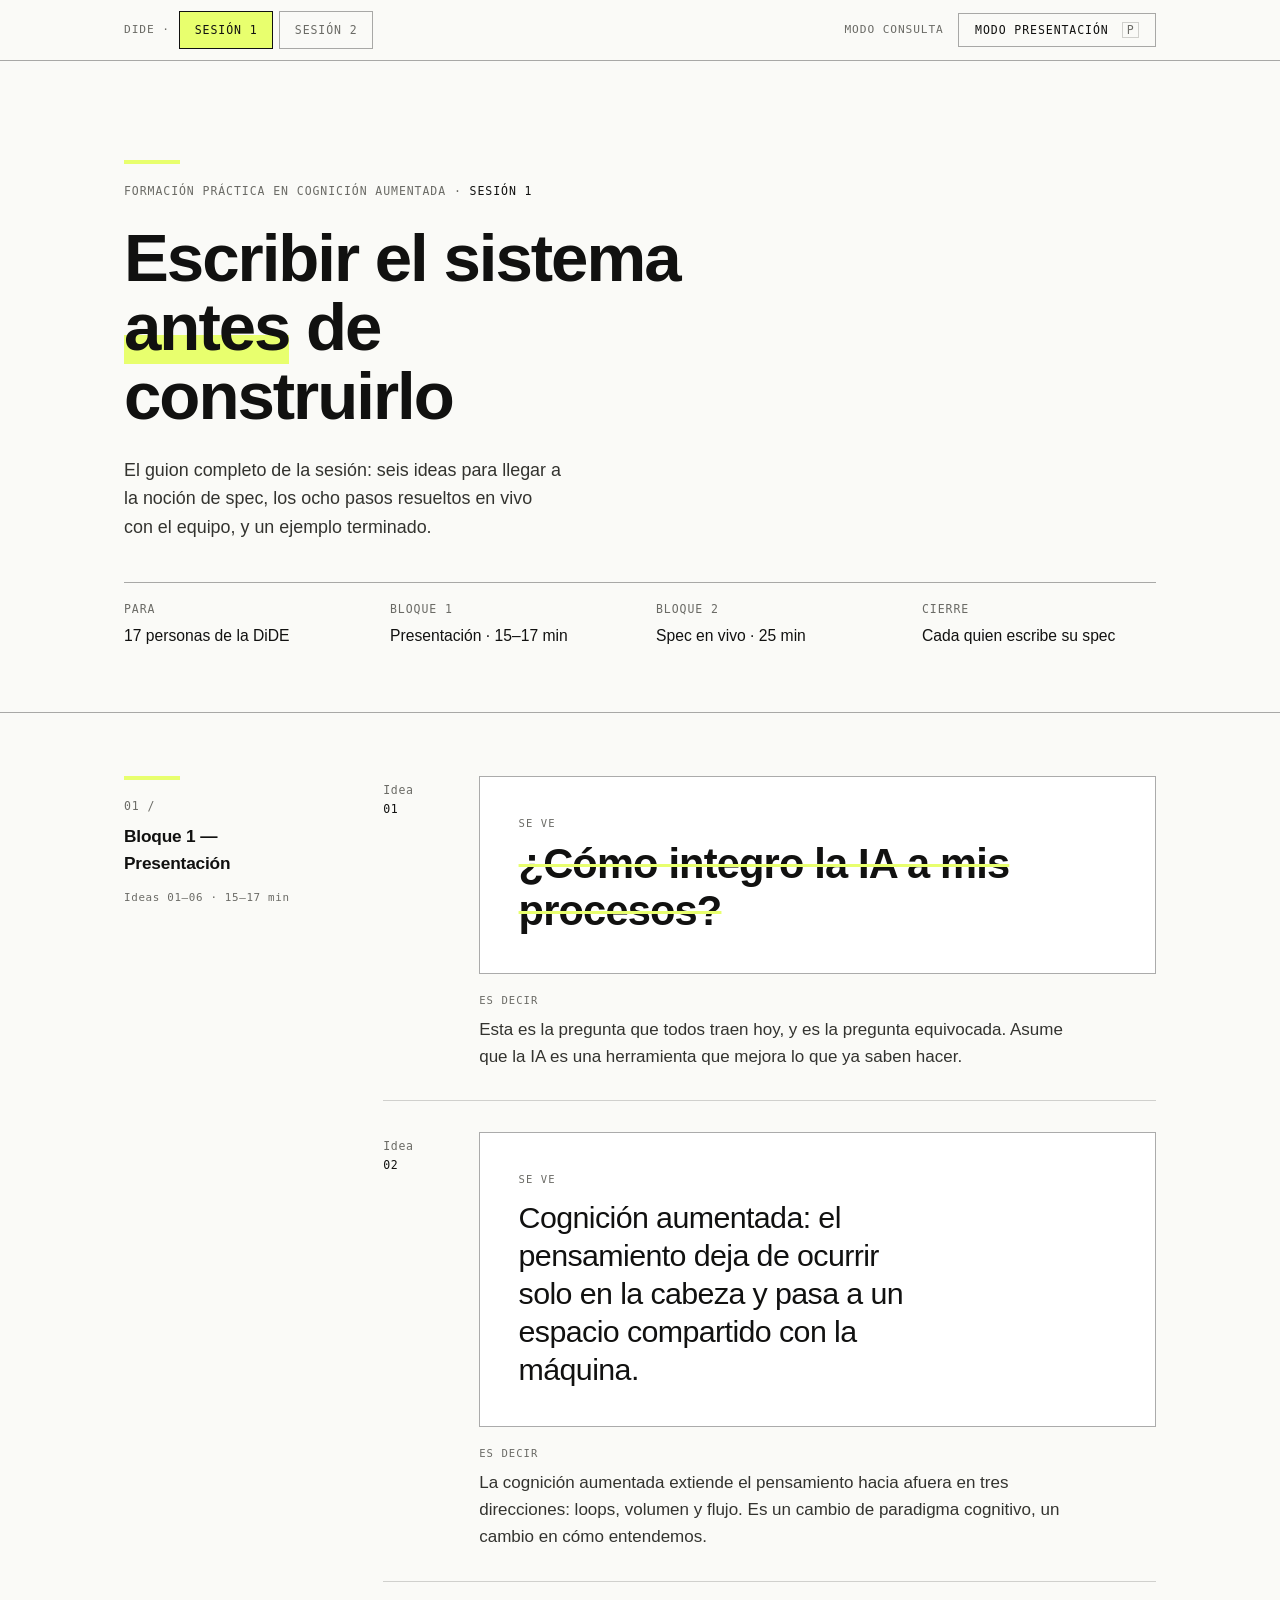
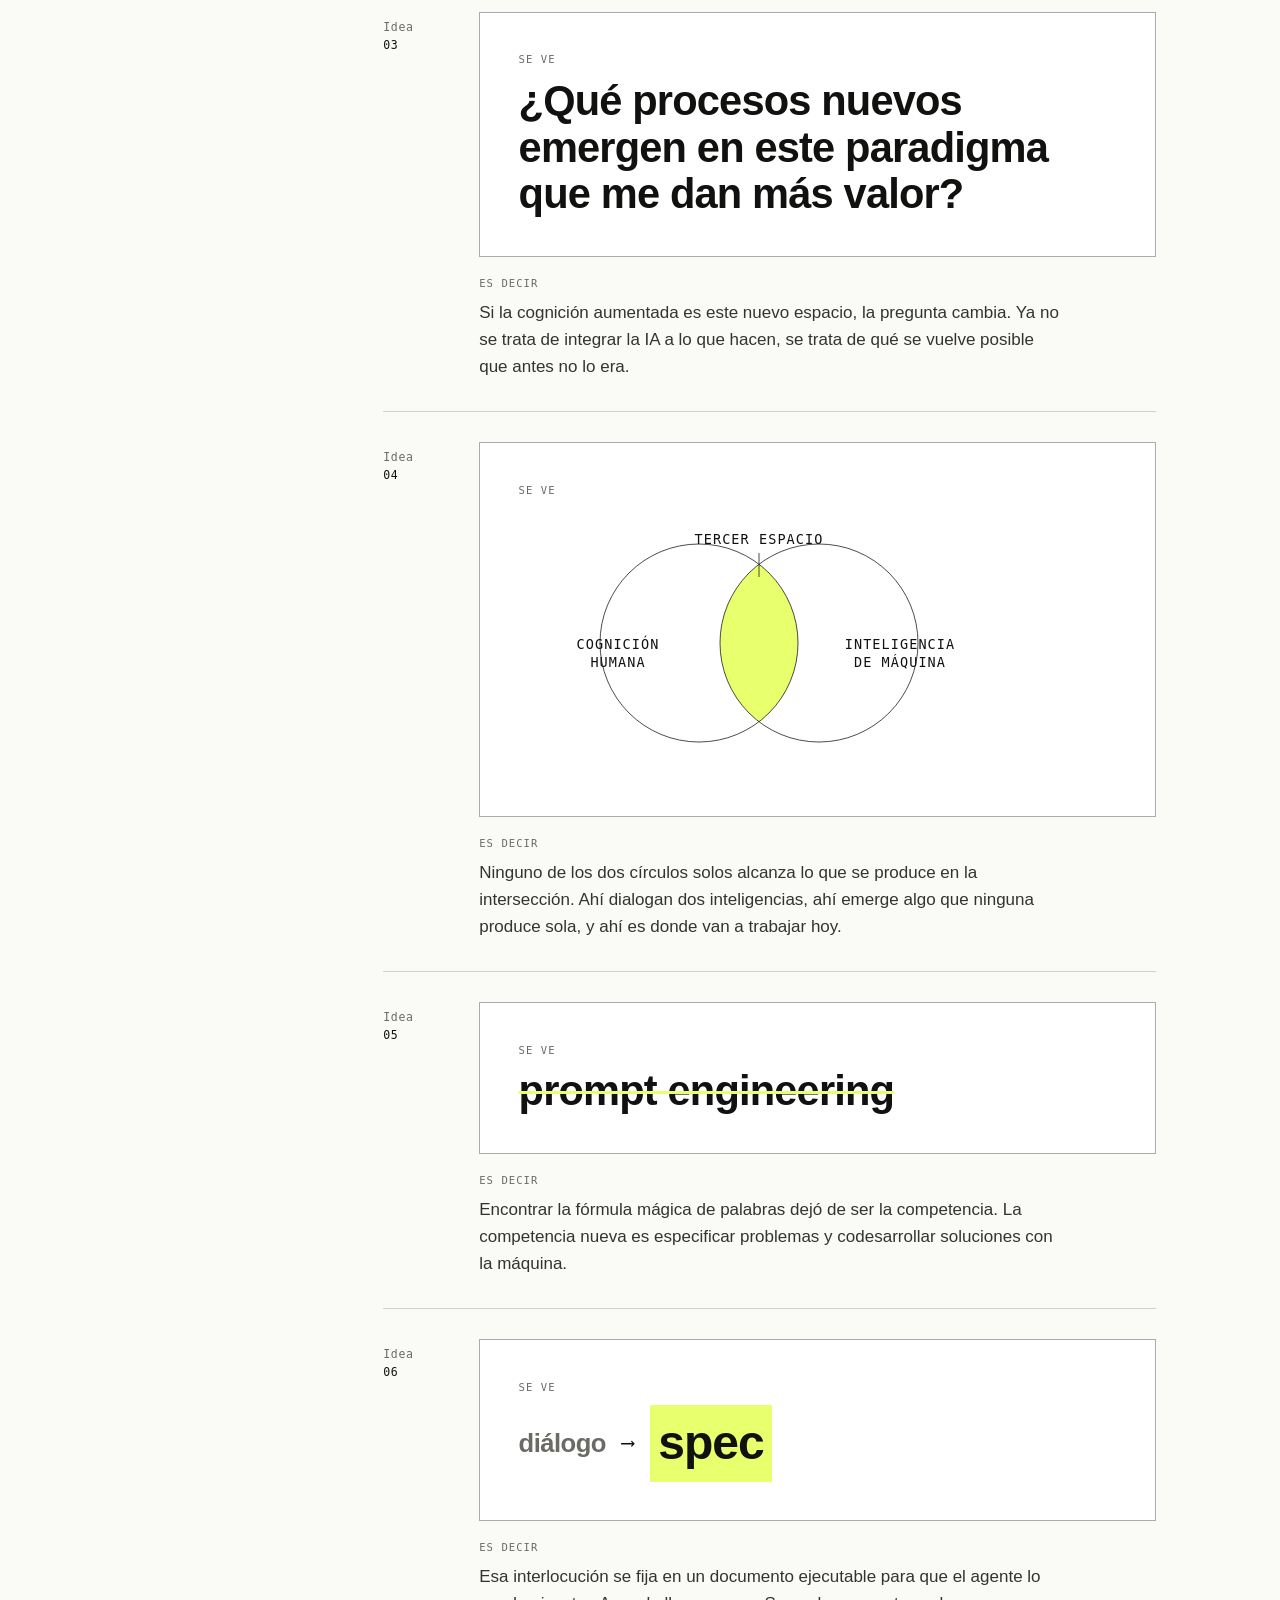
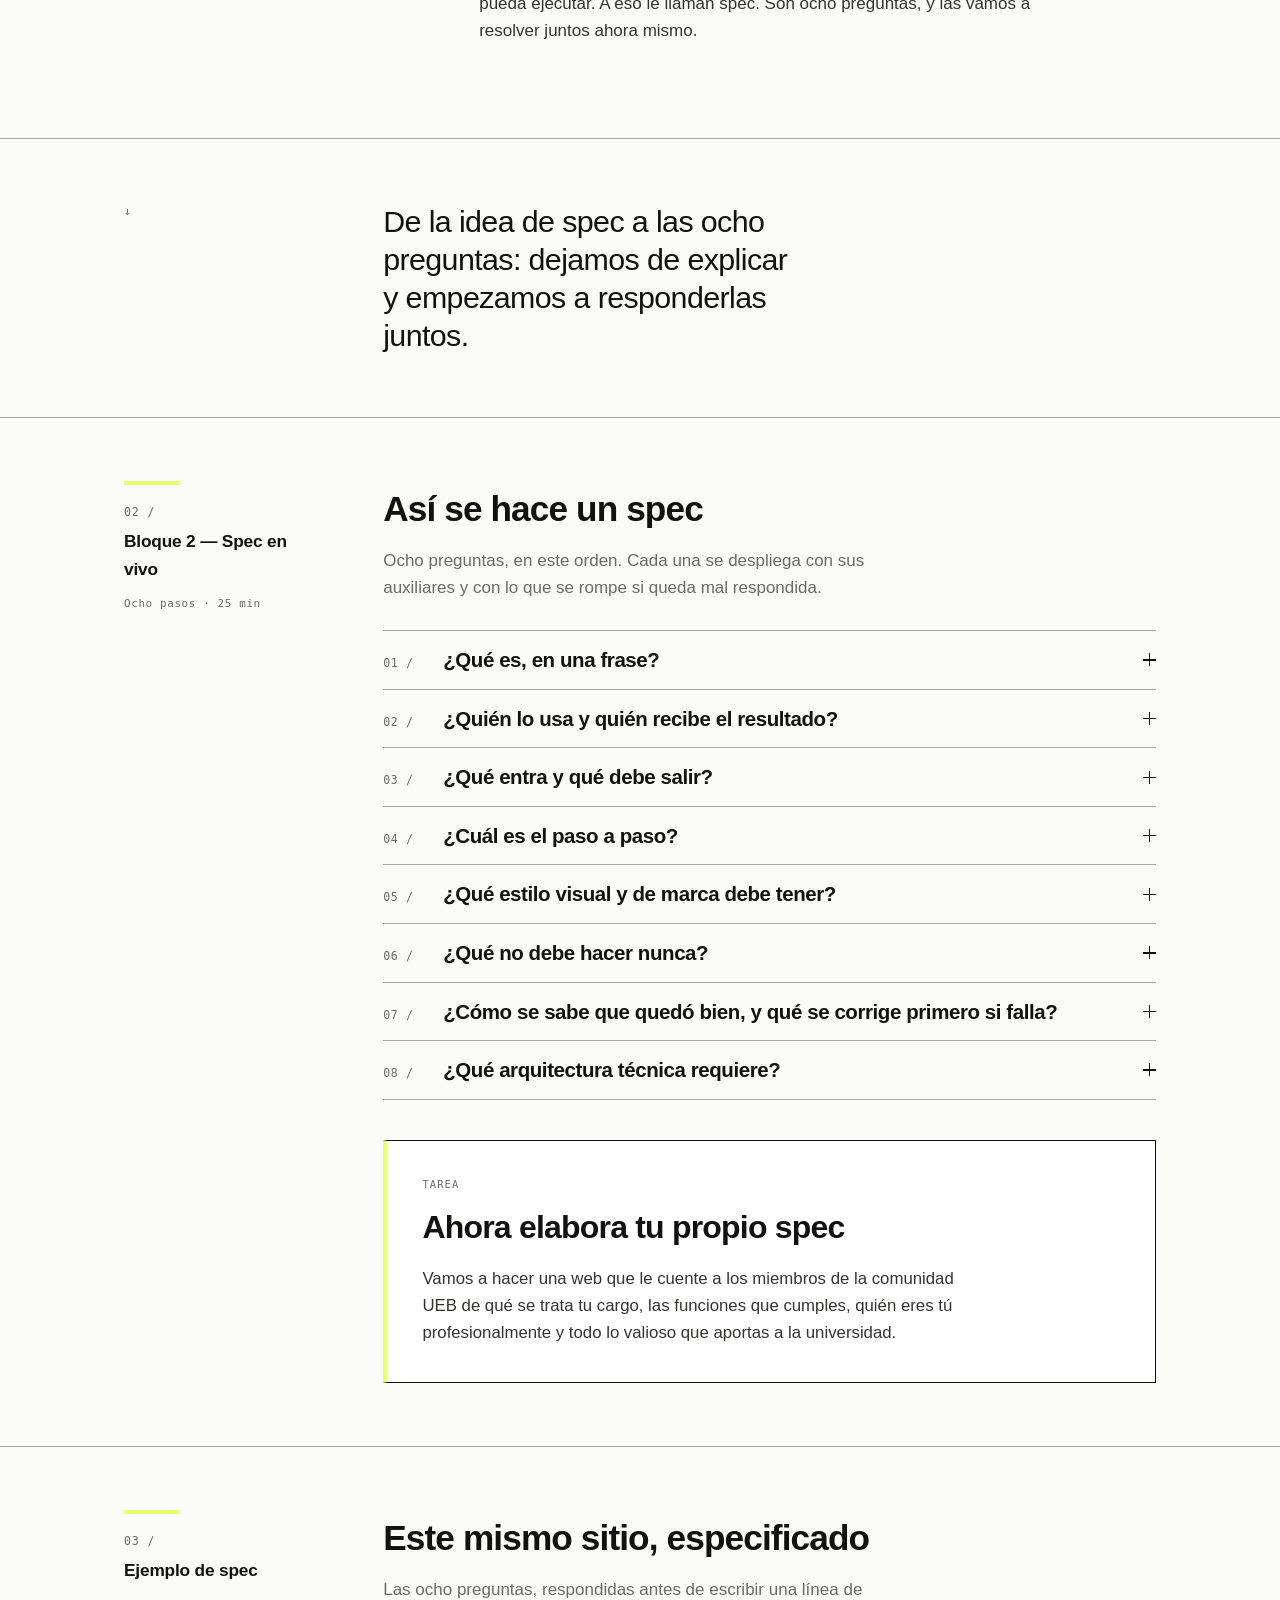
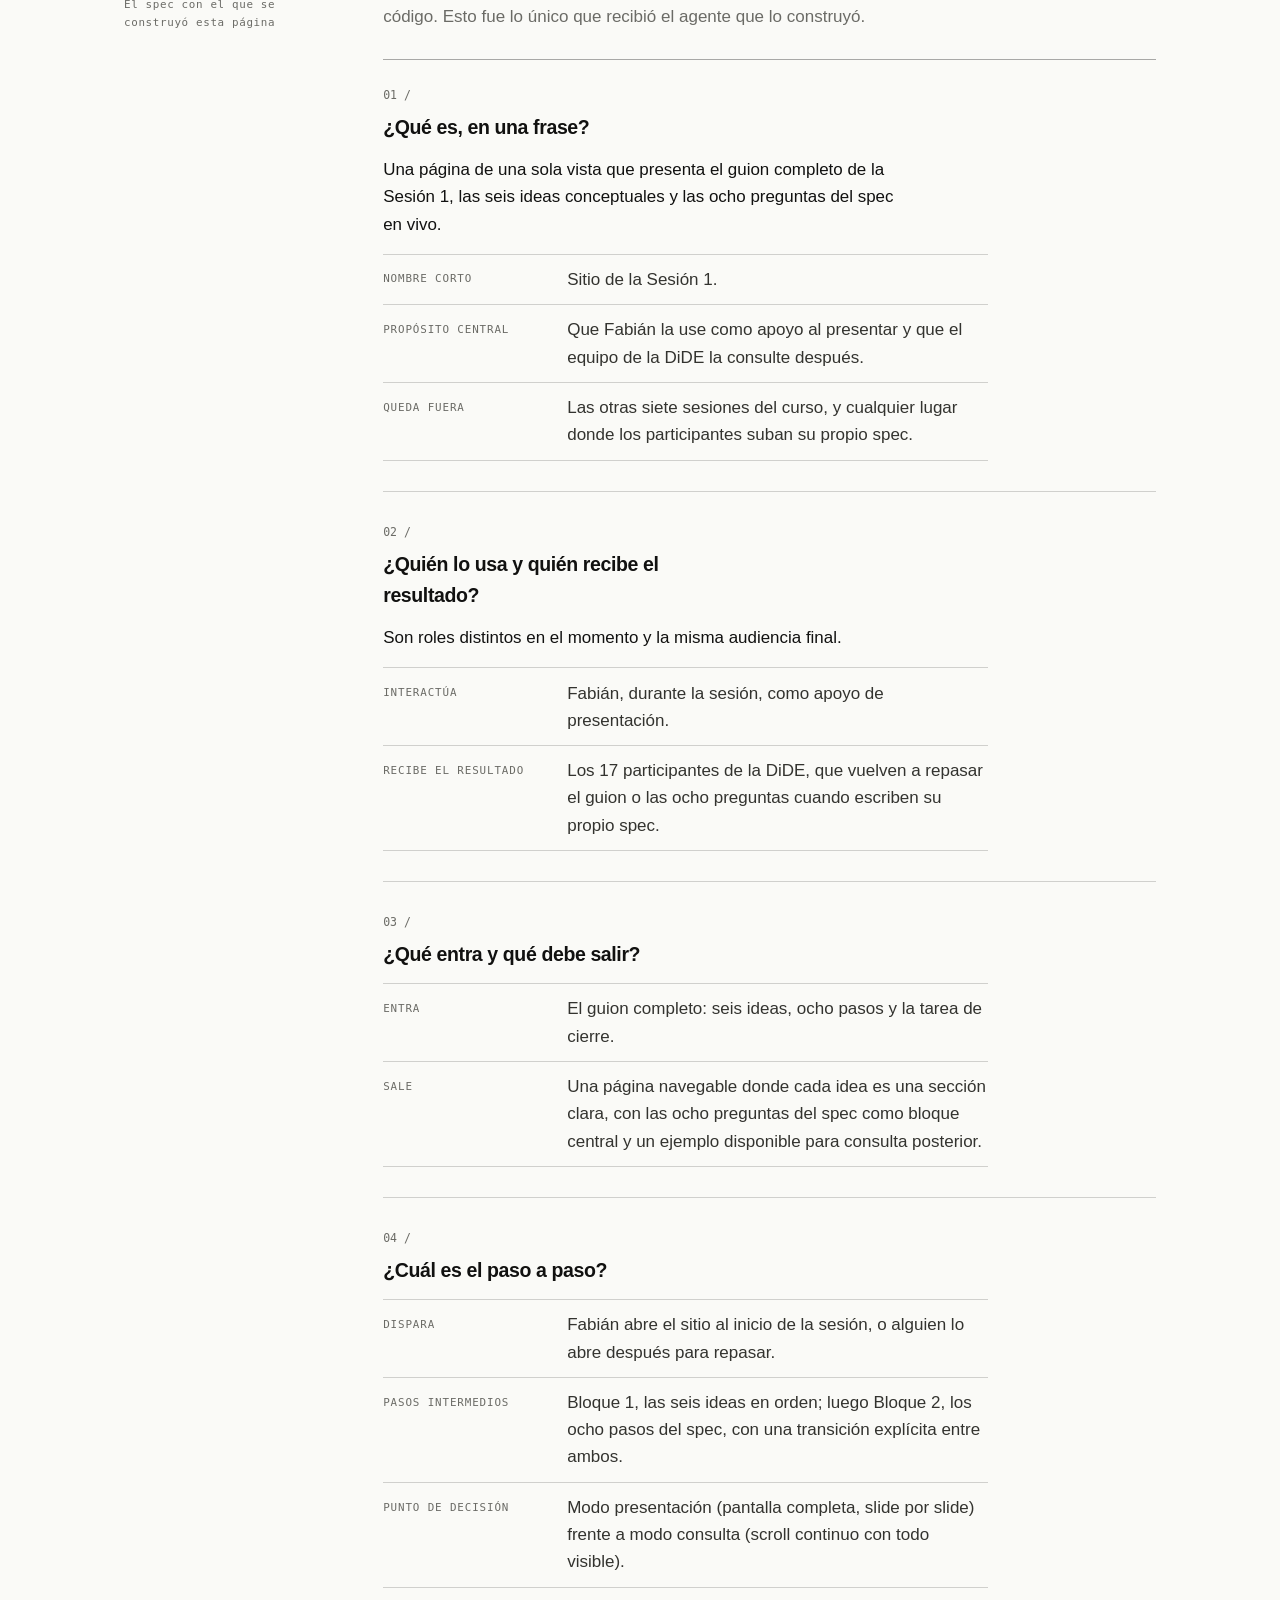
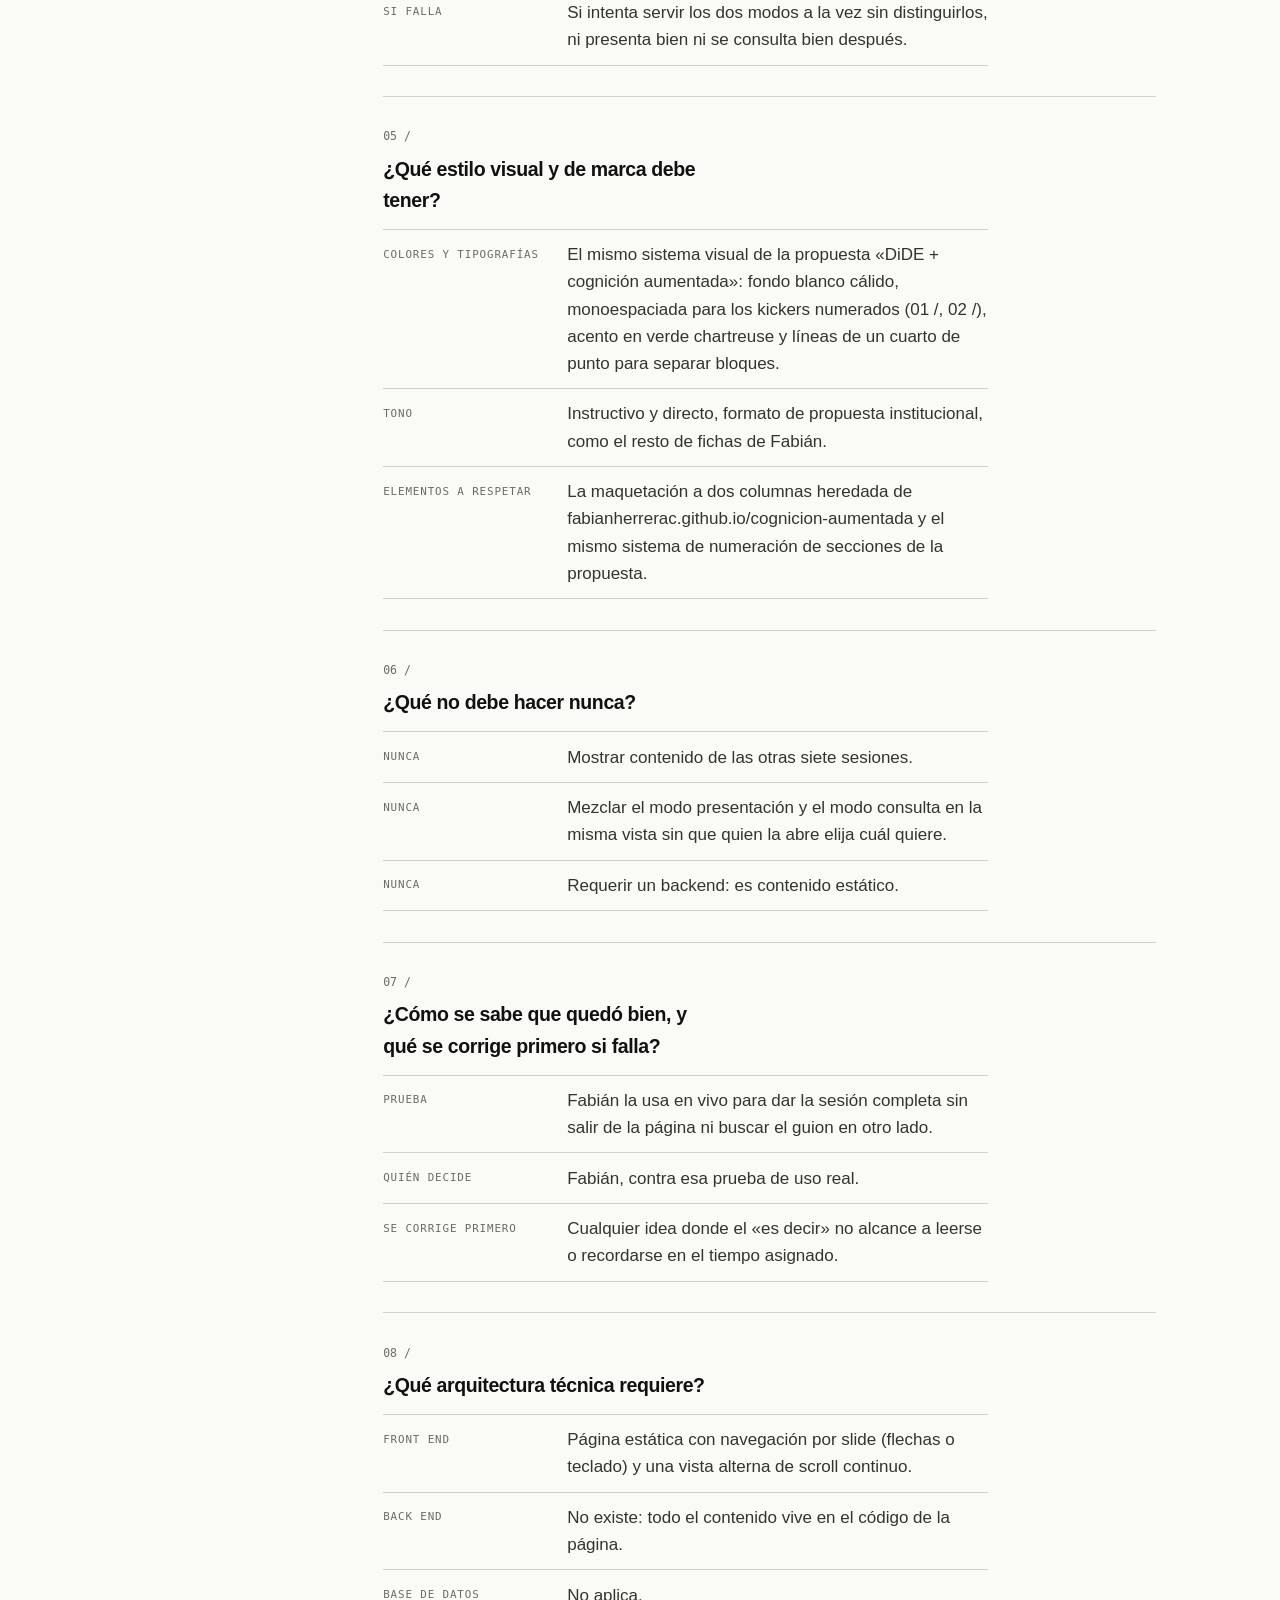
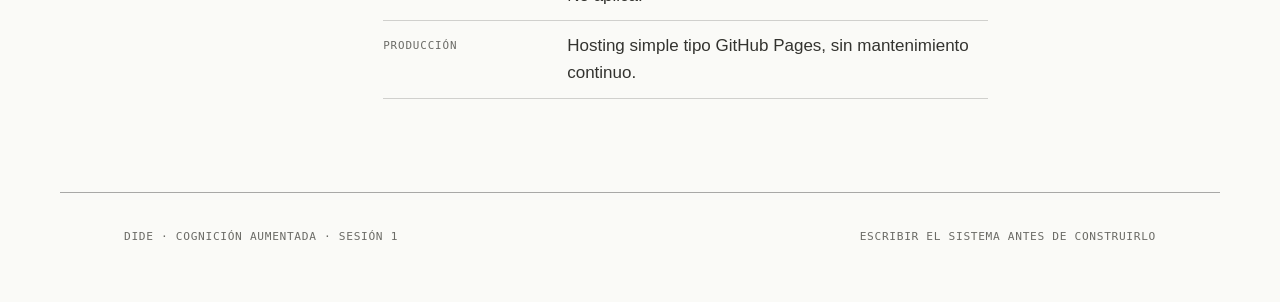
==== index.html @ fa2c32a7 "Las pestañas de sesión se ven como control, no como texto suelto Sesión 1 y Sesión 2 llevan ahora el" ====
<!DOCTYPE html>
<html lang="es">
<head>
<meta charset="utf-8" />
<meta name="viewport" content="width=device-width, initial-scale=1" />
<title>Cognición aumentada para la DiDE — sesiones</title>
<meta name="description" content="Guion completo de las sesiones de la formación práctica en cognición aumentada para la DiDE: escribir el sistema antes de construirlo, y del archivo a producción." />
<link rel="stylesheet" href="styles.css?v=20260921" />
</head>
<body>

<!-- ============ BARRA: SESIÓN + MODO ============ -->
<div class="modebar">
  <div class="modebar__in">
    <nav class="modebar__nav" aria-label="Sesiones">
      <span class="modebar__id">DiDE ·</span>
      <a class="tab is-on" href="#" data-sesion="s1" aria-current="page">Sesión 1</a>
      <a class="tab" href="#sesion-2" data-sesion="s2">Sesión 2</a>
    </nav>
    <div class="modebar__right">
      <span class="modebar__id modebar__now">Modo consulta</span>
      <button class="btn" id="btn-present" type="button">Modo presentación <kbd>P</kbd></button>
    </div>
  </div>
</div>

<!-- =====================================================================
     SESIÓN 1 — ESCRIBIR EL SISTEMA ANTES DE CONSTRUIRLO
     ===================================================================== -->
<main class="sesion" id="s1">

  <header class="cover wrap">
    <span class="accent-bar" aria-hidden="true"></span>
    <span class="kicker cover__kicker">Formación práctica en cognición aumentada · <b>Sesión 1</b></span>
    <h1>Escribir el sistema <em>antes</em> de construirlo</h1>
    <p class="cover__lead">
      El guion completo de la sesión: seis ideas para llegar a la noción de spec,
      los ocho pasos resueltos en vivo con el equipo, y un ejemplo terminado.
    </p>
    <div class="cover__meta">
      <div><span class="kicker">Para</span><span class="v">17 personas de la DiDE</span></div>
      <div><span class="kicker">Bloque 1</span><span class="v">Presentación · 15–17 min</span></div>
      <div><span class="kicker">Bloque 2</span><span class="v">Spec en vivo · 25 min</span></div>
      <div><span class="kicker">Cierre</span><span class="v">Cada quien escribe su spec</span></div>
    </div>
  </header>

  <section class="section">
    <div class="wrap cols">
      <div class="rail">
        <span class="accent-bar" aria-hidden="true"></span>
        <span class="kicker">01 /</span>
        <h2>Bloque 1 — Presentación</h2>
        <span class="rail__note">Ideas 01–06 · 15–17 min</span>
      </div>
      <div id="bloque-1"></div>
    </div>
  </section>

  <section class="section">
    <div class="wrap cols">
      <div class="rail"><span class="kicker">↓</span></div>
      <div>
        <p class="v-quote">De la idea de spec a las ocho preguntas: dejamos de explicar y empezamos a responderlas juntos.</p>
      </div>
    </div>
  </section>

  <section class="section">
    <div class="wrap cols">
      <div class="rail">
        <span class="accent-bar" aria-hidden="true"></span>
        <span class="kicker">02 /</span>
        <h2>Bloque 2 — Spec en vivo</h2>
        <span class="rail__note">Ocho pasos · 25 min</span>
      </div>
      <div id="bloque-2"></div>
    </div>
  </section>

  <section class="section">
    <div class="wrap cols">
      <div class="rail">
        <span class="accent-bar" aria-hidden="true"></span>
        <span class="kicker">03 /</span>
        <h2>Ejemplo de spec</h2>
        <span class="rail__note">El spec con el que se construyó esta página</span>
      </div>
      <div id="ejemplo"></div>
    </div>
  </section>

  <footer class="foot wrap">
    <span>DiDE · Cognición aumentada · Sesión 1</span>
    <span>Escribir el sistema antes de construirlo</span>
  </footer>

</main>

<!-- =====================================================================
     SESIÓN 2 — DEL ARCHIVO A PRODUCCIÓN
     ===================================================================== -->
<main class="sesion" id="s2" hidden>

  <header class="cover wrap">
    <span class="accent-bar" aria-hidden="true"></span>
    <span class="kicker cover__kicker">Formación práctica en cognición aumentada · <b>Sesión 2</b></span>
    <h1>Del archivo a <em>producción</em></h1>
    <p class="cover__lead">
      Al terminar las dos horas, cada participante tiene su sitio publicado en
      GitHub Pages y recogiendo respuestas en un Excel institucional.
    </p>
    <div class="cover__meta">
      <div><span class="kicker">Duración</span><span class="v">Dos horas, dos partes</span></div>
      <div><span class="kicker">Parte 1</span><span class="v">Publicar el sitio · 60 min</span></div>
      <div><span class="kicker">Parte 2</span><span class="v">Forms y Excel · 60 min</span></div>
      <div><span class="kicker">Dos rutas</span><span class="v">Con Codex o solo en el navegador</span></div>
    </div>
  </header>

  <section class="section">
    <div class="wrap cols">
      <div class="rail">
        <span class="accent-bar" aria-hidden="true"></span>
        <span class="kicker">00 /</span>
        <h2>Antes de empezar</h2>
        <span class="rail__note">Lo que cada quien trae a la mesa</span>
      </div>
      <div id="antes"></div>
    </div>
  </section>

  <section class="section">
    <div class="wrap cols">
      <div class="rail">
        <span class="accent-bar" aria-hidden="true"></span>
        <span class="kicker">01 /</span>
        <h2>Parte 1 — Publicar el sitio</h2>
        <span class="rail__note">60 min · dos rutas en paralelo</span>
      </div>
      <div id="parte-1"></div>
    </div>
  </section>

  <section class="section">
    <div class="wrap cols">
      <div class="rail">
        <span class="accent-bar" aria-hidden="true"></span>
        <span class="kicker">02 /</span>
        <h2>Parte 2 — Recoger datos con Forms y Excel</h2>
        <span class="rail__note">60 min</span>
      </div>
      <div id="parte-2"></div>
    </div>
  </section>

  <section class="section">
    <div class="wrap cols">
      <div class="rail">
        <span class="accent-bar" aria-hidden="true"></span>
        <span class="kicker">03 /</span>
        <h2>Problemas frecuentes</h2>
        <span class="rail__note">Qué hacer cuando algo no sale</span>
      </div>
      <div id="problemas"></div>
    </div>
  </section>

  <footer class="foot wrap">
    <span>DiDE · Cognición aumentada · Sesión 2</span>
    <span>Del archivo a producción</span>
  </footer>

</main>

<!-- ============ MODO PRESENTACIÓN (compartido) ============ -->
<div class="deck" id="deck" hidden tabindex="-1" role="region" aria-label="Modo presentación">
  <div class="deck__top">
    <span id="deck-label"></span>
    <span id="deck-count"></span>
  </div>
  <div class="deck__stage" id="deck-stage"></div>
  <div class="deck__bottom">
    <div class="deck__nav">
      <button class="btn" id="deck-prev" type="button" aria-label="Anterior">←</button>
      <button class="btn" id="deck-next" type="button" aria-label="Siguiente">→</button>
    </div>
    <span class="deck__prog" aria-hidden="true"><i id="deck-prog"></i></span>
    <div class="deck__nav">
      <button class="btn" id="deck-notes" type="button">Notas <kbd>N</kbd></button>
      <button class="btn" id="deck-close" type="button">Salir <kbd>Esc</kbd></button>
    </div>
  </div>
</div>

<noscript>
  <p class="wrap" style="padding-block:2rem">Esta página necesita JavaScript para componer el guion.</p>
</noscript>

<script src="deck.js?v=20260921"></script>
<script src="app.js?v=20260921"></script>
<script src="sesion-2.js?v=20260921"></script>
<script src="sitio.js?v=20260921"></script>
</body>
</html>
---- styles.css ----
/* =====================================================================
   SESIÓN 1 — ESCRIBIR EL SISTEMA ANTES DE CONSTRUIRLO
   Formación práctica en cognición aumentada para la DiDE.
   Sistema visual heredado de la propuesta «DiDE + cognición aumentada»:
   fondo blanco cálido, kickers numerados en monoespaciada, acento
   chartreuse, filos de un cuarto de punto, maqueta a dos columnas.
   ===================================================================== */

:root {
  --bg:        #FAFAF7;  /* blanco cálido            */
  --ink:       #111110;  /* titulares                */
  --ink-2:     #33332F;  /* cuerpo                   */
  --muted:     #6B6B66;  /* kickers, metadatos       */
  --chartreuse:#E8FF6E;  /* acento                   */
  --rule:      rgba(17,17,16,.18);  /* filo 0.25pt   */
  --rule-hard: rgba(17,17,16,.35);

  --font-grot: "Helvetica Neue", Helvetica, Arial, system-ui, sans-serif;
  --font-mono: ui-monospace, "SF Mono", Menlo, "DejaVu Sans Mono", monospace;

  --gutter: clamp(1.25rem, 5vw, 4.5rem);
  --max: 1160px;
  --rail: 13rem;
}

* { box-sizing: border-box; }
html { scroll-behavior: smooth; }

body {
  margin: 0;
  background: var(--bg);
  color: var(--ink-2);
  font-family: var(--font-grot);
  font-size: 17px;
  line-height: 1.6;
  -webkit-font-smoothing: antialiased;
  text-rendering: optimizeLegibility;
}

@media (max-width: 640px) { body { font-size: 16px; } }

h1, h2, h3 { color: var(--ink); font-weight: 700; letter-spacing: -0.015em; margin: 0; }
p { margin: 0 0 1em; }
p:last-child { margin-bottom: 0; }
a { color: var(--ink); }

.wrap {
  max-width: var(--max);
  margin: 0 auto;
  padding-inline: var(--gutter);
}

.visually-hidden {
  position: absolute; width: 1px; height: 1px;
  padding: 0; margin: -1px; overflow: hidden;
  clip: rect(0 0 0 0); white-space: nowrap; border: 0;
}

/* ── kicker monoespaciado: 01 / ─────────────────────────────────────── */
.kicker {
  font-family: var(--font-mono);
  font-size: .72rem;
  letter-spacing: .08em;
  text-transform: uppercase;
  color: var(--muted);
  display: block;
}
.kicker b { color: var(--ink); font-weight: 400; }

.accent-bar {
  display: block;
  width: 3.5rem; height: 4px;
  background: var(--chartreuse);
  margin-bottom: 1.1rem;
}

/* =====================================================================
   BARRA DE MODO
   ===================================================================== */
.modebar {
  position: sticky; top: 0; z-index: 40;
  background: color-mix(in srgb, var(--bg) 92%, transparent);
  backdrop-filter: blur(8px);
  border-bottom: .25pt solid var(--rule-hard);
}
.modebar__in {
  max-width: var(--max); margin: 0 auto;
  padding: .7rem var(--gutter);
  display: flex; align-items: center; gap: 1rem;
  justify-content: space-between;
}
.modebar__id {
  font-family: var(--font-mono); font-size: .7rem;
  letter-spacing: .08em; text-transform: uppercase; color: var(--muted);
}
.modebar__id b { color: var(--ink); font-weight: 400; }

.btn {
  font-family: var(--font-mono);
  font-size: .72rem; letter-spacing: .08em; text-transform: uppercase;
  color: var(--ink); background: transparent;
  border: .25pt solid var(--rule-hard);
  padding: .55rem 1rem; cursor: pointer;
  transition: background .15s ease, border-color .15s ease;
  white-space: nowrap;
}
.btn:hover { background: var(--chartreuse); border-color: var(--ink); }
.btn:focus-visible { outline: 2px solid var(--ink); outline-offset: 2px; }
.btn kbd {
  font: inherit; color: var(--muted);
  border: .25pt solid var(--rule); padding: 0 .3em; margin-left: .5em;
}

/* =====================================================================
   PORTADA
   ===================================================================== */
.cover { padding-block: clamp(3.5rem, 11vh, 7.5rem) clamp(2.5rem, 7vh, 5rem); }
.cover__kicker { margin-bottom: 1.5rem; }
.cover h1 {
  font-size: clamp(2.1rem, 6.2vw, 4.2rem);
  line-height: 1.02;
  letter-spacing: -0.03em;
  max-width: 16ch;
}
.cover h1 em {
  font-style: normal;
  background: linear-gradient(to bottom, transparent 62%, var(--chartreuse) 62%);
}
.cover__lead {
  margin-top: 1.6rem;
  max-width: 44ch;
  font-size: 1.12rem;
  color: var(--ink-2);
}
.cover__meta {
  margin-top: 2.5rem;
  border-top: .25pt solid var(--rule-hard);
  padding-top: 1.1rem;
  display: grid;
  grid-template-columns: repeat(auto-fit, minmax(9rem, 1fr));
  gap: 1.25rem 2rem;
}
.cover__meta div span { display: block; }
.cover__meta .v { color: var(--ink); font-size: .98rem; margin-top: .3rem; }

/* =====================================================================
   SECCIONES A DOS COLUMNAS
   ===================================================================== */
.section { border-top: .25pt solid var(--rule-hard); padding-block: clamp(2.6rem, 7vh, 4.5rem); }

.cols {
  display: grid;
  grid-template-columns: var(--rail) minmax(0, 1fr);
  gap: clamp(1.5rem, 4vw, 3.5rem);
  align-items: start;
}
@media (max-width: 800px) { .cols { grid-template-columns: 1fr; gap: 1.5rem; } }

.rail { position: sticky; top: 4.5rem; }
@media (max-width: 800px) { .rail { position: static; } }
.rail h2 {
  font-size: 1.08rem;
  margin-top: .45rem;
  letter-spacing: -0.01em;
  max-width: 18ch;
}
.rail__note {
  font-family: var(--font-mono);
  font-size: .68rem; letter-spacing: .06em;
  color: var(--muted); margin-top: .7rem; display: block;
}

/* ── tarjeta de slide en modo consulta ──────────────────────────────── */
.slide-card {
  border-top: .25pt solid var(--rule);
  padding-block: 1.9rem;
  display: grid;
  grid-template-columns: 4.5rem minmax(0, 1fr);
  gap: 1.5rem;
}
.slide-card:first-child { border-top: 0; padding-top: 0; }
@media (max-width: 560px) { .slide-card { grid-template-columns: 1fr; gap: .9rem; } }

.slide-card__n {
  font-family: var(--font-mono);
  font-size: .72rem; letter-spacing: .06em; color: var(--muted);
  padding-top: .35rem;
}
.slide-card__n b { display: block; color: var(--ink); font-weight: 400; }

.stage {
  border: .25pt solid var(--rule-hard);
  background: #fff;
  padding: clamp(1.4rem, 4vw, 2.4rem);
  margin-bottom: 1.1rem;
}
.line { display: block; font-family: var(--font-mono); font-size: .66rem;
  letter-spacing: .1em; text-transform: uppercase; color: var(--muted); margin-bottom: .6rem; }

.said p { max-width: 62ch; }
.said .line { margin-bottom: .45rem; }

/* ── tipos de visual del escenario ─────────────────────────────────── */
.v-strike, .v-quote, .v-ask, .v-cue {
  color: var(--ink);
  letter-spacing: -0.02em;
  line-height: 1.12;
  font-weight: 700;
}
.v-strike { font-size: clamp(1.5rem, 4.2vw, 2.6rem); }
.v-strike s {
  text-decoration: line-through;
  text-decoration-thickness: 3px;
  text-decoration-color: var(--chartreuse);
}
.v-ask { font-size: clamp(1.5rem, 4.2vw, 2.6rem); }
.v-quote { font-size: clamp(1.2rem, 2.9vw, 1.9rem); font-weight: 500; line-height: 1.25; max-width: 24ch; }
.v-cue  { font-size: clamp(1.5rem, 4.2vw, 2.6rem); }

.aux { list-style: none; margin: 1.3rem 0 0; padding: 0; border-top: .25pt solid var(--rule); }
.aux li {
  border-bottom: .25pt solid var(--rule);
  padding: .6rem 0 .6rem 1.9rem;
  position: relative;
  color: var(--ink-2);
  font-size: .98rem;
}
.aux li::before {
  content: attr(data-i);
  position: absolute; left: 0; top: .65rem;
  font-family: var(--font-mono); font-size: .68rem; color: var(--muted);
}

/* diagrama del tercer espacio */
.venn { width: 100%; max-width: 30rem; height: auto; display: block; }
.venn text { font-family: var(--font-mono); font-size: 9px; letter-spacing: .08em; fill: var(--ink); text-transform: uppercase; }
.venn .c { fill: none; stroke: var(--ink); stroke-width: .5; }
.venn .third { fill: var(--chartreuse); }

/* flecha diálogo → spec */
.flow { display: flex; align-items: center; gap: 1rem; flex-wrap: wrap; }
.flow__a, .flow__b { font-weight: 700; letter-spacing: -0.02em; color: var(--ink); }
.flow__a { font-size: clamp(1.1rem, 2.6vw, 1.6rem); color: var(--muted); }
.flow__b { font-size: clamp(1.8rem, 5vw, 3rem); background: var(--chartreuse); padding: 0 .18em; }
.flow__arrow { font-family: var(--font-mono); color: var(--ink); font-size: 1.2rem; }

/* =====================================================================
   MATERIAL DE REFERENCIA
   ===================================================================== */
.ref { border-top: .25pt solid var(--rule); padding-block: 1.9rem; }
.ref:first-child { border-top: 0; padding-top: 0; }
.ref h3 { font-size: 1.22rem; max-width: 30ch; letter-spacing: -0.02em; }
.ref__n { font-family: var(--font-mono); font-size: .72rem; color: var(--muted); display: block; margin-bottom: .5rem; }
.ref__body { margin-top: .8rem; max-width: 64ch; }

/* =====================================================================
   PIE
   ===================================================================== */
.foot {
  border-top: .25pt solid var(--rule-hard);
  padding-block: 2.2rem 3.5rem;
  font-family: var(--font-mono);
  font-size: .7rem; letter-spacing: .06em; color: var(--muted);
  text-transform: uppercase;
  display: flex; gap: 1rem; flex-wrap: wrap; justify-content: space-between;
}

/* =====================================================================
   MODO PRESENTACIÓN
   ===================================================================== */
.deck {
  position: fixed; inset: 0; z-index: 100;
  background: var(--bg);
  display: grid;
  grid-template-rows: auto minmax(0, 1fr) auto;
}
.deck[hidden] { display: none !important; }
body.is-presenting { overflow: hidden; }

.deck__top, .deck__bottom {
  display: flex; align-items: center; justify-content: space-between;
  gap: 1rem;
  padding: .85rem clamp(1rem, 4vw, 3rem);
  font-family: var(--font-mono);
  font-size: .7rem; letter-spacing: .08em; text-transform: uppercase; color: var(--muted);
}
.deck__top { border-bottom: .25pt solid var(--rule-hard); }
.deck__bottom { border-top: .25pt solid var(--rule-hard); }
.deck__top b, .deck__bottom b { color: var(--ink); font-weight: 400; }

.deck__stage {
  display: grid;
  grid-template-columns: minmax(0, 1fr);
  align-content: center;
  padding: clamp(1.5rem, 5vw, 4rem);
  max-width: 1240px; width: 100%; margin: 0 auto;
  overflow-y: auto;
}
.deck__seen { }
.deck__seen .v-strike, .deck__seen .v-ask, .deck__seen .v-cue {
  font-size: clamp(2rem, 7vw, 5rem);
}
.deck__seen .v-quote { font-size: clamp(1.4rem, 4vw, 2.9rem); max-width: 22ch; }
.deck__seen .venn { max-width: min(34rem, 60vh); }
.deck__seen .aux { margin-top: clamp(1.2rem, 3vh, 2.4rem); }
.deck__seen .aux li { font-size: clamp(.95rem, 1.8vw, 1.15rem); }

.deck__said {
  margin-top: clamp(1.5rem, 4vh, 3rem);
  border-top: .25pt solid var(--rule-hard);
  padding-top: 1rem;
  max-width: 68ch;
  color: var(--muted);
  font-size: clamp(.95rem, 1.7vw, 1.1rem);
  line-height: 1.5;
}
.deck__said .line { color: var(--ink); }
.deck.is-clean .deck__said { display: none; }

.deck__nav { display: flex; gap: .5rem; align-items: center; }
.deck__prog { flex: 1; height: 2px; background: var(--rule); position: relative; margin-inline: 1rem; }
.deck__prog i { position: absolute; inset: 0 auto 0 0; background: var(--chartreuse); display: block; }

@media print {
  .modebar, .deck { display: none !important; }
  body { font-size: 11pt; }
  .stage { break-inside: avoid; }
}

/* el número de slide abre la presentación en ese punto */
.slide-card__n { cursor: pointer; }
.slide-card__n:hover b { background: var(--chartreuse); }

/* =====================================================================
   BLOQUE 2 — «ASÍ SE HACE UN SPEC»: los ocho pasos desplegables
   ===================================================================== */
.subhead {
  font-size: clamp(1.5rem, 3.6vw, 2.2rem);
  letter-spacing: -0.025em;
}
.subhead__lead {
  margin-top: .6rem;
  max-width: 52ch;
  color: var(--muted);
}

.pasos { margin-top: 1.8rem; border-top: .25pt solid var(--rule-hard); }

.paso { border-bottom: .25pt solid var(--rule-hard); }
.paso > summary {
  list-style: none;
  cursor: pointer;
  display: grid;
  grid-template-columns: 3rem minmax(0, 1fr) 1.5rem;
  gap: .75rem;
  align-items: baseline;
  padding: 1rem 0;
}
.paso > summary::-webkit-details-marker { display: none; }
.paso > summary:hover .paso__q { background: var(--chartreuse); }
.paso > summary:focus-visible { outline: 2px solid var(--ink); outline-offset: 2px; }

.paso__n {
  font-family: var(--font-mono);
  font-size: .72rem; letter-spacing: .06em; color: var(--muted);
}
.paso__q {
  color: var(--ink);
  font-weight: 700;
  font-size: clamp(1.02rem, 2.2vw, 1.28rem);
  letter-spacing: -0.02em;
  line-height: 1.25;
}
.paso__mark {
  justify-self: end; align-self: center;
  width: 13px; height: 13px; position: relative;
}
.paso__mark::before, .paso__mark::after {
  content: ''; position: absolute; background: var(--ink);
  transition: transform .18s ease, opacity .18s ease;
}
.paso__mark::before { inset: 6px 0 auto 0; height: .25pt; border-top: 1px solid var(--ink); }
.paso__mark::after  { inset: 0 6px 0 auto; width: .25pt; border-left: 1px solid var(--ink); }
.paso[open] .paso__mark::after { opacity: 0; }

.paso__body {
  padding: 0 0 1.5rem 3.75rem;
  max-width: 64ch;
}
@media (max-width: 560px) {
  .paso > summary { grid-template-columns: 2.4rem minmax(0, 1fr) 1.2rem; gap: .5rem; }
  .paso__body { padding-left: 0; }
}

/* ── la tarea de cierre ─────────────────────────────────────────────── */
.task {
  margin-top: 2.5rem;
  border: .25pt solid var(--ink);
  border-left: 4px solid var(--chartreuse);
  padding: clamp(1.4rem, 4vw, 2.2rem);
  background: #fff;
}
.task h3 {
  font-size: clamp(1.4rem, 3.4vw, 2rem);
  letter-spacing: -0.025em;
  margin-top: .4rem;
}
.task p { margin-top: .8rem; max-width: 58ch; font-size: 1.05rem; }

.task__brief {
  margin-top: 1.1rem;
  font-size: clamp(1rem, 2.1vw, 1.35rem);
  font-weight: 400;
  line-height: 1.45;
  color: var(--ink-2);
  max-width: 44ch;
  border-left: 4px solid var(--chartreuse);
  padding-left: 1rem;
}
.deck__seen .task__brief { max-width: 34ch; }

/* la barra de modo cede en pantallas muy estrechas */
.modebar__in { flex-wrap: wrap; }
.modebar__right { display: flex; align-items: center; gap: .9rem; }
@media (max-width: 460px) {
  .modebar__now { display: none; }
  .btn { padding: .5rem .7rem; }
  .tab { padding: .45rem .6rem; }
}

/* =====================================================================
   EJEMPLO DE SPEC — respuestas en pares clave / valor
   ===================================================================== */
.ejemplo { margin-top: 1.8rem; border-top: .25pt solid var(--rule-hard); padding-top: 1.6rem; }

.ans__lead {
  font-size: 1.06rem;
  color: var(--ink);
  max-width: 56ch;
  margin-bottom: 1rem;
}
.ans { border-top: .25pt solid var(--rule); }
.ans__row {
  display: grid;
  grid-template-columns: 10.5rem minmax(0, 1fr);
  gap: 1rem;
  padding: .7rem 0;
  border-bottom: .25pt solid var(--rule);
}
.ans__k {
  font-family: var(--font-mono);
  font-size: .68rem; letter-spacing: .08em; text-transform: uppercase;
  color: var(--muted);
  padding-top: .28rem;
}
.ans__v { color: var(--ink-2); }
@media (max-width: 620px) {
  .ans__row { grid-template-columns: 1fr; gap: .2rem; }
}

/* =====================================================================
   PESTAÑAS DE SESIÓN EN LA BARRA DE MODO
   ===================================================================== */
.modebar__nav { display: flex; align-items: center; gap: .4rem; }
.modebar__nav .modebar__id { margin-right: .2rem; }

/* las dos sesiones son un control segmentado: mismo chip que los botones */
.tab {
  font-family: var(--font-mono);
  font-size: .72rem; letter-spacing: .08em; text-transform: uppercase;
  color: var(--muted); text-decoration: none;
  padding: .55rem .9rem;
  border: .25pt solid var(--rule-hard);
  background: transparent;
  transition: background .15s ease, border-color .15s ease, color .15s ease;
}
.tab:hover { color: var(--ink); border-color: var(--ink); }
.tab.is-on {
  color: var(--ink);
  background: var(--chartreuse);
  border-color: var(--ink);
}
.tab:focus-visible { outline: 2px solid var(--ink); outline-offset: 2px; }

/* =====================================================================
   SESIÓN 2 — MOMENTOS DEL TALLER
   ===================================================================== */
.mom {
  border-top: .25pt solid var(--rule-hard);
  padding-block: 1.9rem;
  display: grid;
  grid-template-columns: 4.5rem minmax(0, 1fr);
  gap: 1.5rem;
}
.mom:first-child { border-top: 0; padding-top: 0; }
@media (max-width: 560px) { .mom { grid-template-columns: 1fr; gap: .7rem; } }

.mom__n {
  font-family: var(--font-mono);
  font-size: 1.05rem; color: var(--ink);
  padding-top: .15rem;
  cursor: pointer;
}
.mom__n b {
  display: block;
  font-size: .66rem; font-weight: 400; letter-spacing: .08em;
  color: var(--muted); text-transform: uppercase; margin-top: .25rem;
}
.mom__n:hover { background: var(--chartreuse); }

.mom__t {
  font-size: clamp(1.25rem, 2.9vw, 1.7rem);
  letter-spacing: -0.025em;
}
.mom__body { margin-top: .9rem; max-width: 66ch; }
.mom__body > p { margin-bottom: .9rem; }

/* sub-encabezado dentro de un momento */
.sub {
  font-family: var(--font-mono);
  font-size: .72rem; font-weight: 400;
  letter-spacing: .08em; text-transform: uppercase;
  color: var(--ink);
  margin: 1.4rem 0 .2rem;
  padding-bottom: .35rem;
  border-bottom: .25pt solid var(--rule-hard);
}
.sub span { color: var(--muted); text-transform: none; letter-spacing: 0; }
.mom__body > .sub:first-child { margin-top: 0; }

/* lista numerada de pasos */
.steps { list-style: none; margin: .9rem 0 0; padding: 0; counter-reset: paso; }
.steps li {
  counter-increment: paso;
  position: relative;
  padding: .55rem 0 .55rem 2.3rem;
  border-bottom: .25pt solid var(--rule);
}
.steps li::before {
  content: counter(paso, decimal-leading-zero);
  position: absolute; left: 0; top: .62rem;
  font-family: var(--font-mono); font-size: .68rem; color: var(--muted);
}

/* rutas paralelas */
.ruta {
  border-left: 3px solid var(--rule-hard);
  padding: .1rem 0 .1rem 1rem;
  margin: 1rem 0;
}
.ruta--a { border-left-color: var(--chartreuse); }
.ruta__tag {
  font-family: var(--font-mono);
  font-size: .66rem; letter-spacing: .1em; text-transform: uppercase;
  color: var(--muted);
}
.ruta__t { font-size: 1rem; margin-top: .15rem; margin-bottom: .35rem; }

/* notas y preguntas al grupo */
.nota {
  font-size: .95rem; color: var(--muted);
  border-top: .25pt solid var(--rule);
  padding-top: .7rem; margin-top: 1rem;
}
.pregunta {
  font-weight: 700; color: var(--ink);
  font-size: clamp(1.05rem, 2.3vw, 1.35rem);
  letter-spacing: -0.015em;
  line-height: 1.3;
  border-left: 4px solid var(--chartreuse);
  padding-left: 1rem;
  margin: 1.1rem 0;
  max-width: 40ch;
}

/* código */
code {
  font-family: var(--font-mono);
  font-size: .86em;
  background: rgba(17,17,16,.06);
  padding: .1em .32em;
}
pre.code {
  font-family: var(--font-mono);
  font-size: .8rem; line-height: 1.6;
  background: #fff;
  border: .25pt solid var(--rule-hard);
  padding: 1rem 1.1rem;
  margin-top: 1.1rem;
  overflow-x: auto;
}
pre.code code { background: none; padding: 0; font-size: 1em; }

/* tabla de problemas frecuentes */
.tabla { width: 100%; border-collapse: collapse; font-size: .97rem; }
.tabla th {
  font-family: var(--font-mono);
  font-size: .66rem; letter-spacing: .1em; text-transform: uppercase;
  color: var(--muted); text-align: left; font-weight: 400;
  padding: 0 1rem .6rem 0;
  border-bottom: .25pt solid var(--ink);
}
.tabla td {
  vertical-align: top;
  padding: .8rem 1rem .8rem 0;
  border-bottom: .25pt solid var(--rule);
}
.tabla td:first-child { color: var(--ink); font-weight: 500; width: 34%; }
@media (max-width: 560px) {
  .tabla, .tabla tbody, .tabla tr, .tabla td { display: block; width: auto; }
  .tabla thead { display: none; }
  .tabla tr { border-bottom: .25pt solid var(--rule-hard); padding-block: .6rem; }
  .tabla td { border: 0; padding: .15rem 0; }
  .tabla td:first-child { width: auto; }
}

/* el momento en modo presentación */
.deck__t { font-size: clamp(1.6rem, 4.4vw, 3rem); letter-spacing: -0.03em; }
.deck__min {
  font-family: var(--font-mono);
  font-size: .7rem; letter-spacing: .1em; text-transform: uppercase;
  color: var(--muted); display: block; margin-top: .5rem;
}
.deck__cuerpo { margin-top: clamp(1rem, 3vh, 1.8rem); max-width: 74ch; }
.deck__cuerpo .steps li { font-size: clamp(.95rem, 1.7vw, 1.1rem); }
.deck__cuerpo .ans__v, .deck__cuerpo p { font-size: clamp(.95rem, 1.7vw, 1.1rem); }
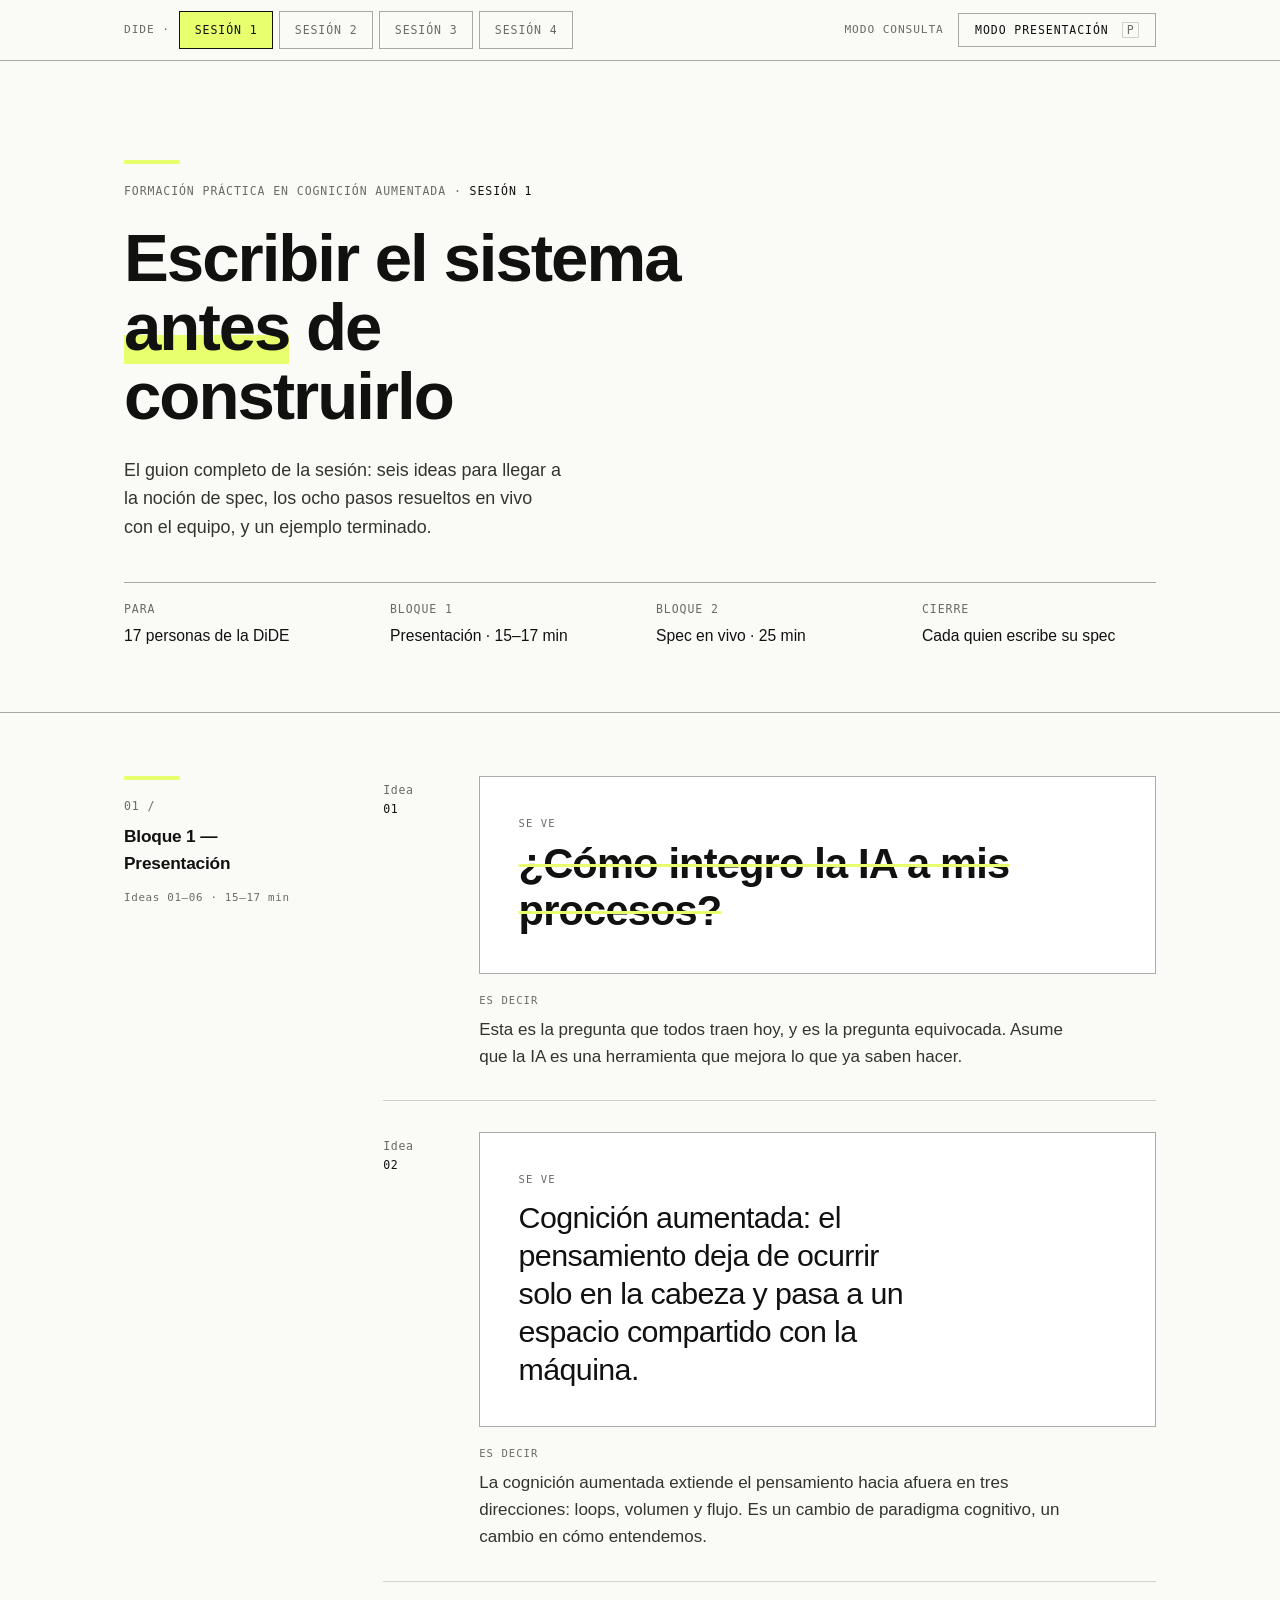
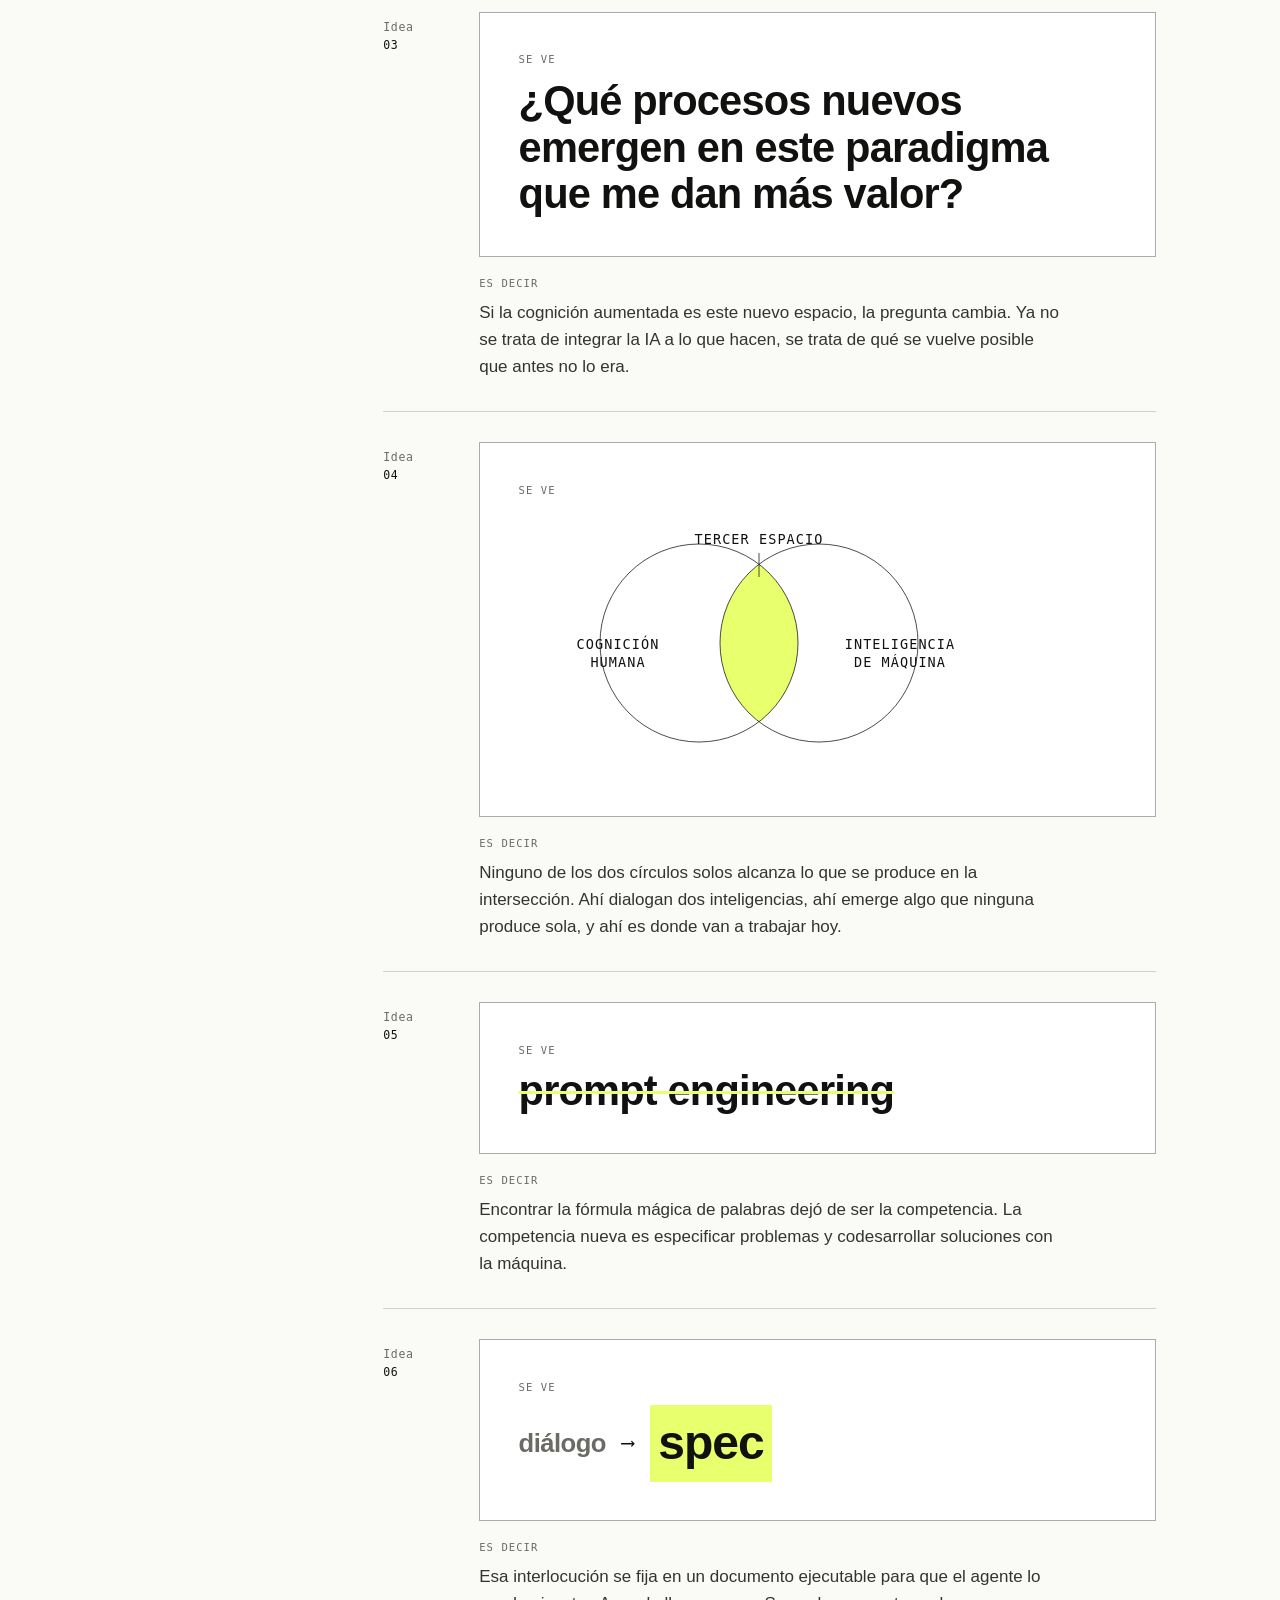
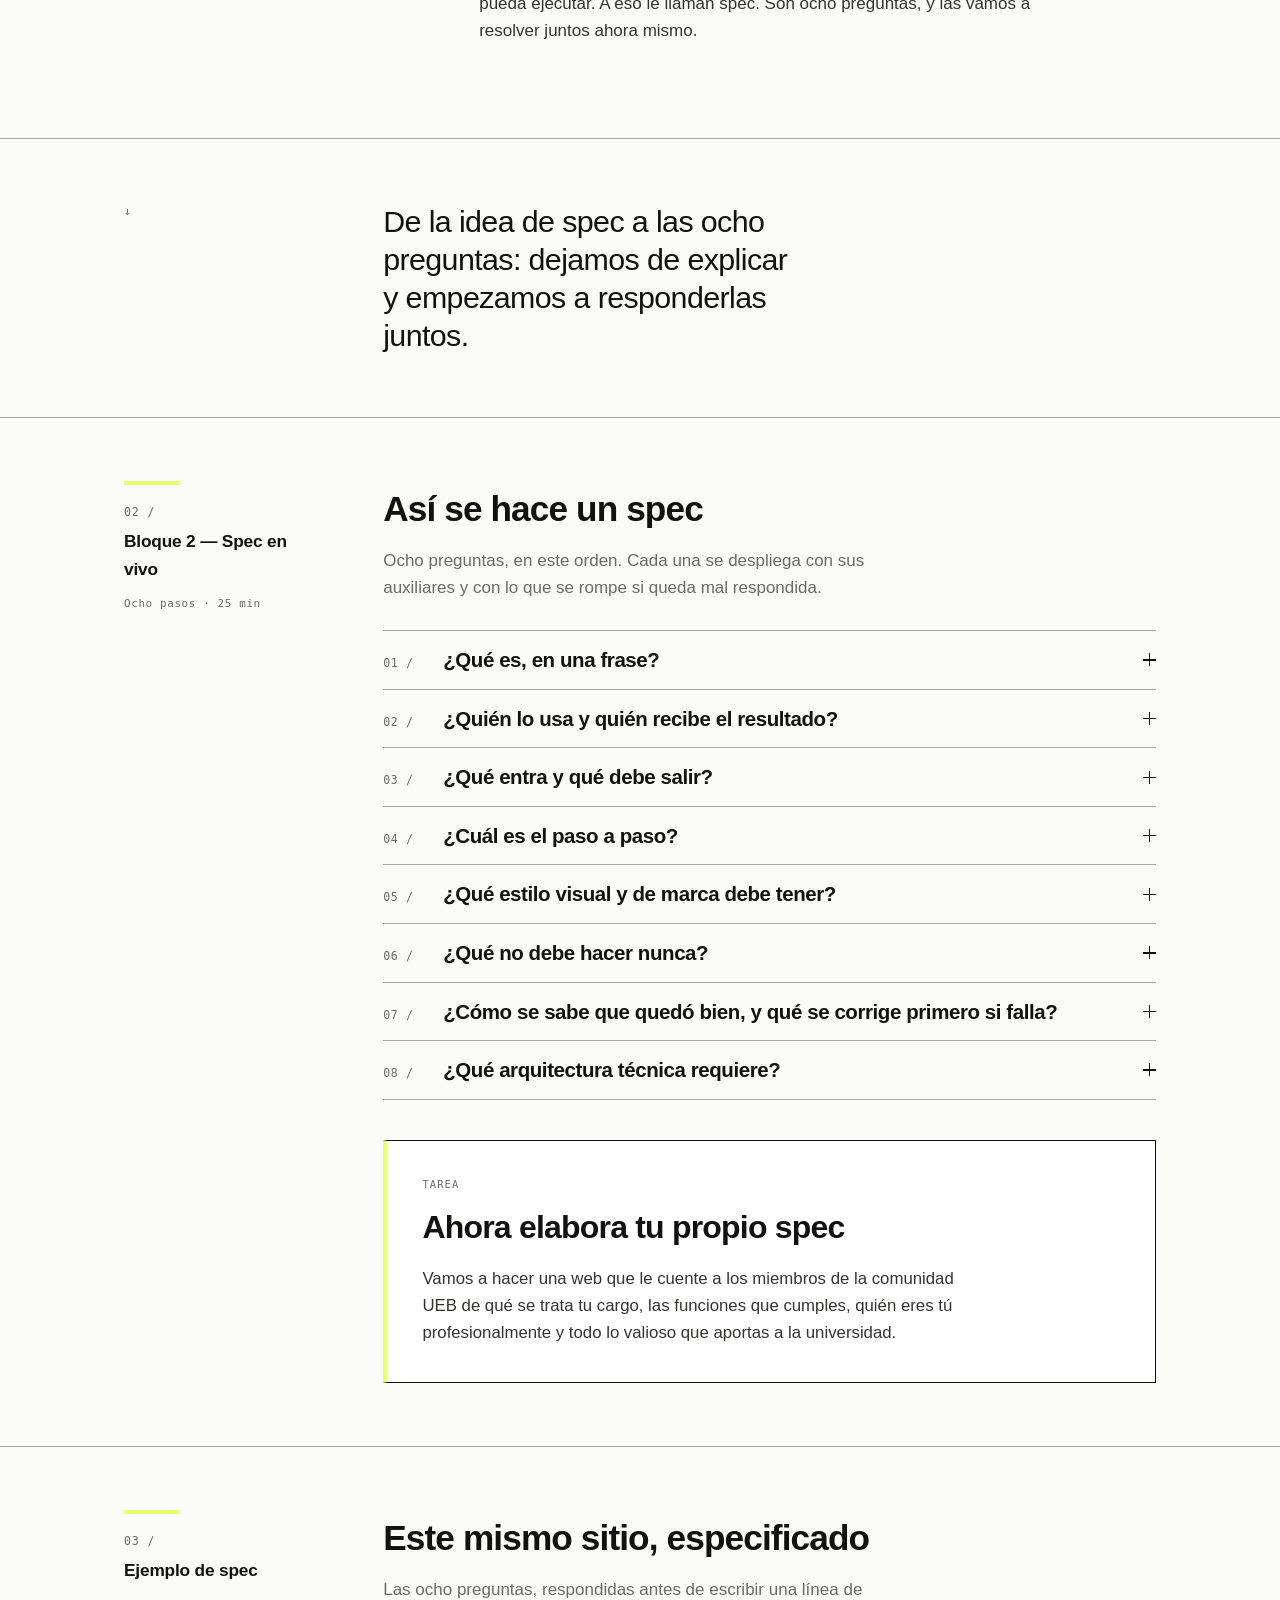
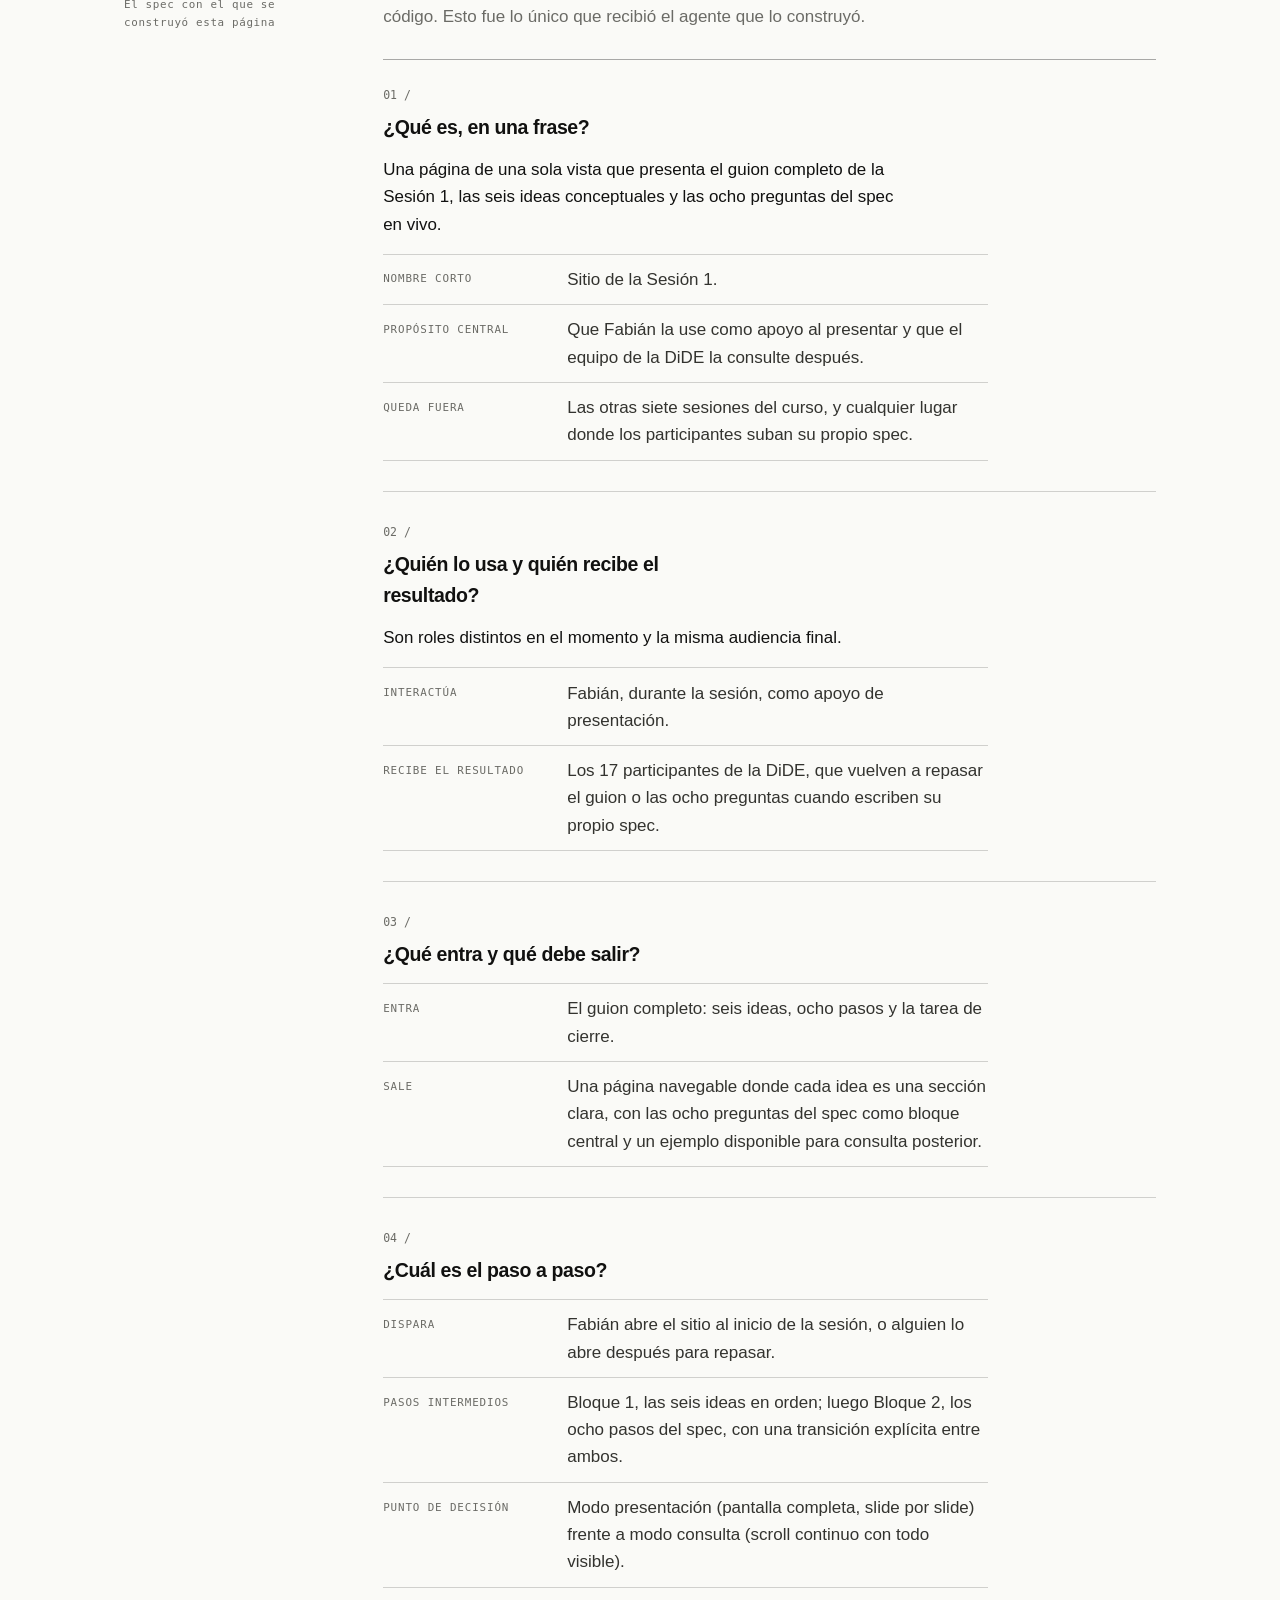
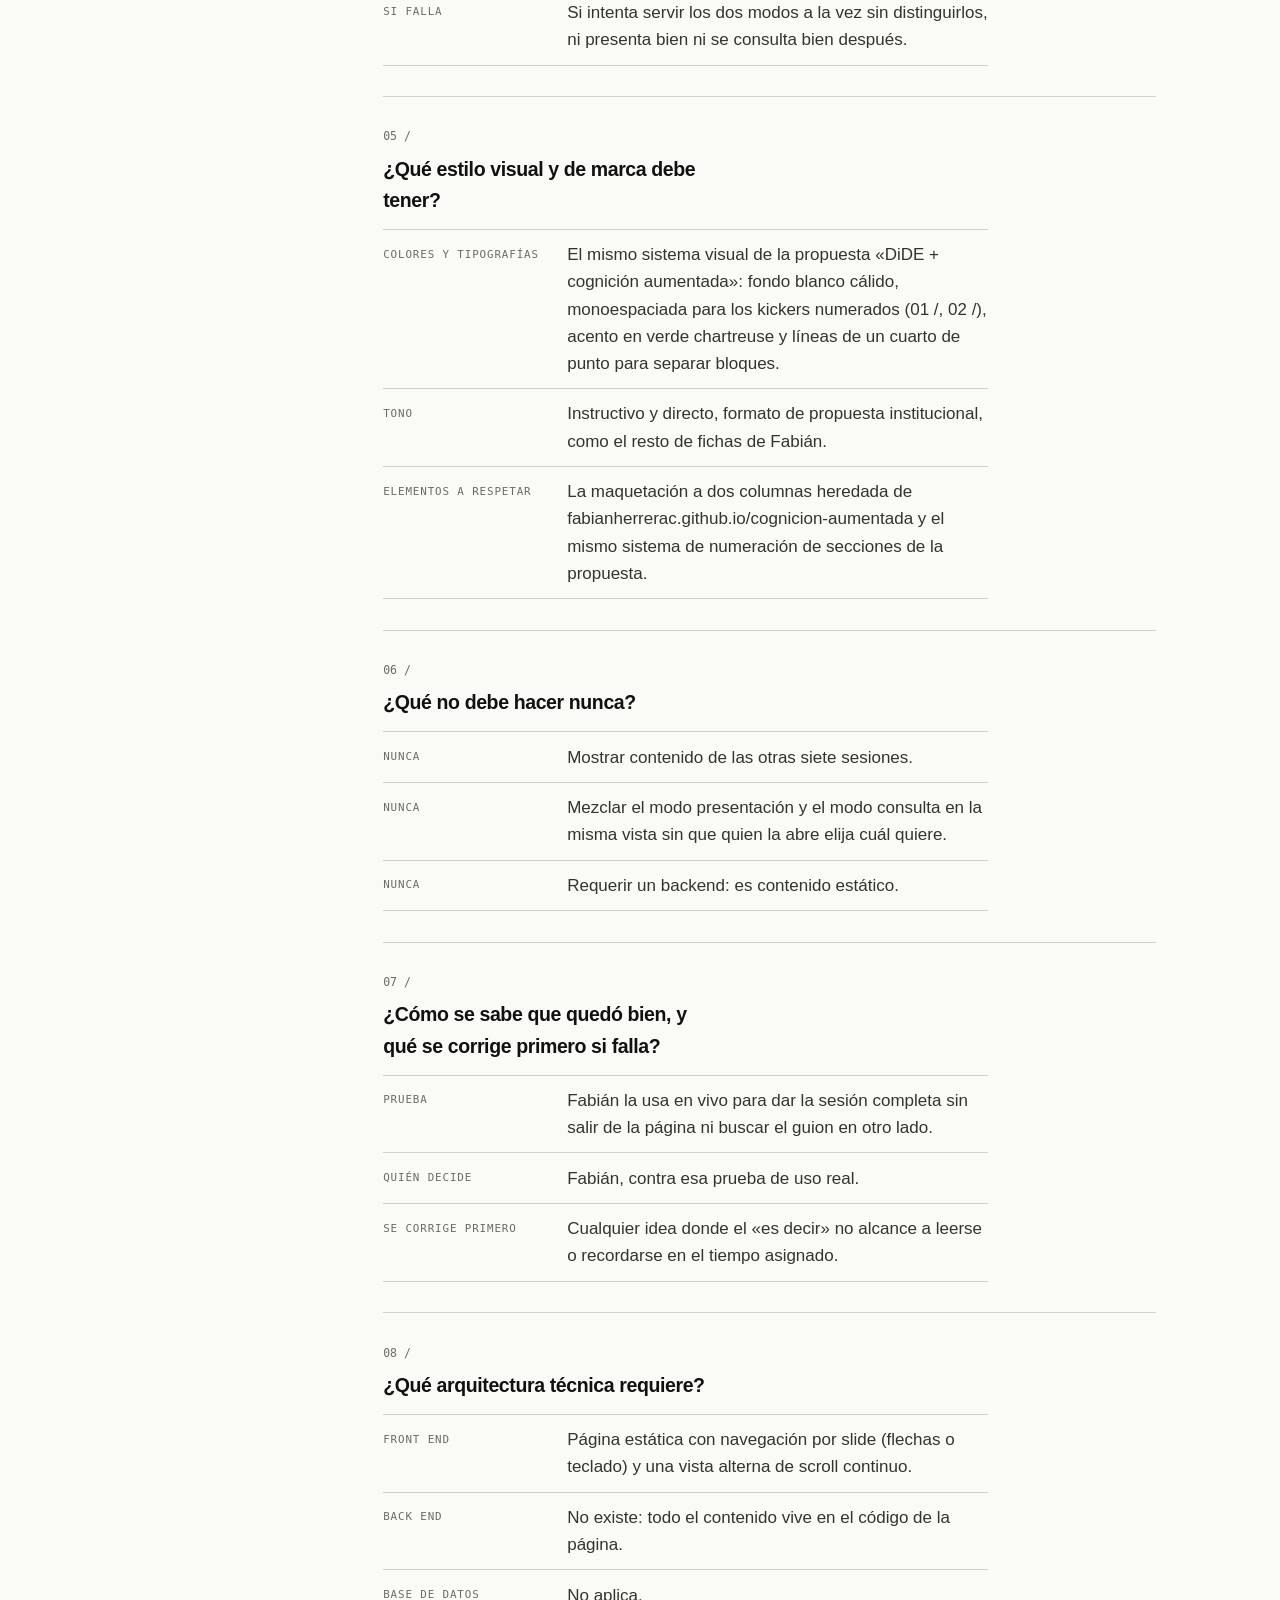
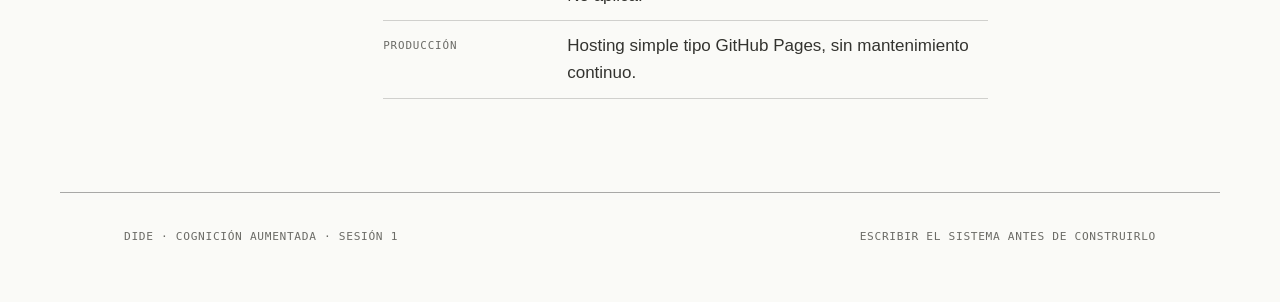
==== commit dc21c60a: "Suma las sesiones 3 y 4: el loop y la agencia La Sesión 3 ocurre entera dentro de n8n (leer y escrib" ====
--- a/index.html
+++ b/index.html
@@ -5,7 +5,7 @@
 <meta name="viewport" content="width=device-width, initial-scale=1" />
 <title>Cognición aumentada para la DiDE — sesiones</title>
 <meta name="description" content="Guion completo de las sesiones de la formación práctica en cognición aumentada para la DiDE: escribir el sistema antes de construirlo, y del archivo a producción." />
-<link rel="stylesheet" href="styles.css?v=20260921" />
+<link rel="stylesheet" href="styles.css?v=20260928" />
 </head>
 <body>
 
@@ -14,8 +14,10 @@
   <div class="modebar__in">
     <nav class="modebar__nav" aria-label="Sesiones">
       <span class="modebar__id">DiDE ·</span>
-      <a class="tab is-on" href="#" data-sesion="s1" aria-current="page">Sesión 1</a>
-      <a class="tab" href="#sesion-2" data-sesion="s2">Sesión 2</a>
+      <a class="tab is-on" href="#" data-sesion="s1" aria-current="page"><span class="tab__larga">Sesión </span><span class="tab__corta">S</span>1</a>
+      <a class="tab" href="#sesion-2" data-sesion="s2"><span class="tab__larga">Sesión </span><span class="tab__corta">S</span>2</a>
+      <a class="tab" href="#sesion-3" data-sesion="s3"><span class="tab__larga">Sesión </span><span class="tab__corta">S</span>3</a>
+      <a class="tab" href="#sesion-4" data-sesion="s4"><span class="tab__larga">Sesión </span><span class="tab__corta">S</span>4</a>
     </nav>
     <div class="modebar__right">
       <span class="modebar__id modebar__now">Modo consulta</span>
@@ -162,13 +164,183 @@
         <h2>Problemas frecuentes</h2>
         <span class="rail__note">Qué hacer cuando algo no sale</span>
       </div>
-      <div id="problemas"></div>
+      <div id="problemas-2"></div>
+    </div>
+  </section>
+
+  <section class="section">
+    <div class="wrap cols">
+      <div class="rail">
+        <span class="accent-bar" aria-hidden="true"></span>
+        <span class="kicker">04 /</span>
+        <h2>Así se ve ya hecho</h2>
+        <span class="rail__note">El formulario del ejemplo, funcionando aquí mismo</span>
+      </div>
+      <div id="demo"></div>
     </div>
   </section>
 
   <footer class="foot wrap">
     <span>DiDE · Cognición aumentada · Sesión 2</span>
     <span>Del archivo a producción</span>
+  </footer>
+
+</main>
+
+
+<!-- =====================================================================
+     SESIÓN 3 — EL LOOP
+     ===================================================================== -->
+<main class="sesion" id="s3" hidden>
+
+  <header class="cover wrap">
+    <span class="accent-bar" aria-hidden="true"></span>
+    <span class="kicker cover__kicker">Formación práctica en cognición aumentada · <b>Sesión 3</b></span>
+    <h1>El <em>loop</em></h1>
+    <p class="cover__lead">
+      Dos horas dentro de n8n: leer un Excel, escribir en él y procesar esos
+      datos, sin tocar la web. Al salir, el flujo queda corriendo solo.
+    </p>
+    <div class="cover__meta">
+      <div><span class="kicker">Duración</span><span class="v">Dos horas, dos mitades</span></div>
+      <div><span class="kicker">Primera hora</span><span class="v">Leer y escribir el Excel</span></div>
+      <div><span class="kicker">Segunda hora</span><span class="v">Procesar y cerrar el loop</span></div>
+      <div><span class="kicker">Después</span><span class="v">8 días con el flujo activo</span></div>
+    </div>
+  </header>
+
+  <section class="section">
+    <div class="wrap cols">
+      <div class="rail">
+        <span class="accent-bar" aria-hidden="true"></span>
+        <span class="kicker">00 /</span>
+        <h2>Antes de empezar</h2>
+        <span class="rail__note">Una sola cosa, creada el día anterior</span>
+      </div>
+      <div id="s3-antes"></div>
+    </div>
+  </section>
+  <section class="section">
+    <div class="wrap cols">
+      <div class="rail">
+        <span class="accent-bar" aria-hidden="true"></span>
+        <span class="kicker">01 /</span>
+        <h2>Primera hora — Leer y escribir el Excel</h2>
+        <span class="rail__note">60 min · todo ocurre dentro de n8n</span>
+      </div>
+      <div id="s3-parte-1"></div>
+    </div>
+  </section>
+  <section class="section">
+    <div class="wrap cols">
+      <div class="rail">
+        <span class="accent-bar" aria-hidden="true"></span>
+        <span class="kicker">02 /</span>
+        <h2>Segunda hora — Procesar y cerrar el loop</h2>
+        <span class="rail__note">60 min · criterio en el medio</span>
+      </div>
+      <div id="s3-parte-2"></div>
+    </div>
+  </section>
+  <section class="section">
+    <div class="wrap cols">
+      <div class="rail">
+        <span class="accent-bar" aria-hidden="true"></span>
+        <span class="kicker">03 /</span>
+        <h2>Los 8 días intermedios</h2>
+        <span class="rail__note">La pausa es parte del ejercicio</span>
+      </div>
+      <div id="s3-pausa"></div>
+    </div>
+  </section>
+  <section class="section">
+    <div class="wrap cols">
+      <div class="rail">
+        <span class="accent-bar" aria-hidden="true"></span>
+        <span class="kicker">04 /</span>
+        <h2>Problemas frecuentes</h2>
+        <span class="rail__note">Los de esta sesión</span>
+      </div>
+      <div id="problemas-3"></div>
+    </div>
+  </section>
+
+  <footer class="foot wrap">
+    <span>DiDE · Cognición aumentada · Sesión 3</span>
+    <span>El loop</span>
+  </footer>
+
+</main>
+
+<!-- =====================================================================
+     SESIÓN 4 — LA AGENCIA
+     ===================================================================== -->
+<main class="sesion" id="s4" hidden>
+
+  <header class="cover wrap">
+    <span class="accent-bar" aria-hidden="true"></span>
+    <span class="kicker cover__kicker">Formación práctica en cognición aumentada · <b>Sesión 4</b></span>
+    <h1>La <em>agencia</em></h1>
+    <p class="cover__lead">
+      El sistema de la Sesión 3 se abre al mundo con webhooks: una página lo
+      alimenta y lo consulta, y el circuito se cierra completo.
+    </p>
+    <div class="cover__meta">
+      <div><span class="kicker">Duración</span><span class="v">Dos horas, dos mitades</span></div>
+      <div><span class="kicker">Primera hora</span><span class="v">Que la web escriba en el sistema</span></div>
+      <div><span class="kicker">Segunda hora</span><span class="v">Que el sistema le responda</span></div>
+      <div><span class="kicker">Entregable</span><span class="v">Los flujos en JSON</span></div>
+    </div>
+  </header>
+
+  <section class="section">
+    <div class="wrap cols">
+      <div class="rail">
+        <span class="accent-bar" aria-hidden="true"></span>
+        <span class="kicker">00 /</span>
+        <h2>De dónde partimos</h2>
+        <span class="rail__note">El motor ya funciona; aquí se le abren puertas</span>
+      </div>
+      <div id="s4-antes"></div>
+    </div>
+  </section>
+  <section class="section">
+    <div class="wrap cols">
+      <div class="rail">
+        <span class="accent-bar" aria-hidden="true"></span>
+        <span class="kicker">01 /</span>
+        <h2>Primera hora — Que la web escriba en el sistema</h2>
+        <span class="rail__note">60 min</span>
+      </div>
+      <div id="s4-parte-1"></div>
+    </div>
+  </section>
+  <section class="section">
+    <div class="wrap cols">
+      <div class="rail">
+        <span class="accent-bar" aria-hidden="true"></span>
+        <span class="kicker">02 /</span>
+        <h2>Segunda hora — Que el sistema le responda</h2>
+        <span class="rail__note">60 min</span>
+      </div>
+      <div id="s4-parte-2"></div>
+    </div>
+  </section>
+  <section class="section">
+    <div class="wrap cols">
+      <div class="rail">
+        <span class="accent-bar" aria-hidden="true"></span>
+        <span class="kicker">03 /</span>
+        <h2>Problemas frecuentes</h2>
+        <span class="rail__note">Los de esta sesión</span>
+      </div>
+      <div id="problemas-4"></div>
+    </div>
+  </section>
+
+  <footer class="foot wrap">
+    <span>DiDE · Cognición aumentada · Sesión 4</span>
+    <span>La agencia</span>
   </footer>
 
 </main>
@@ -197,9 +369,12 @@
   <p class="wrap" style="padding-block:2rem">Esta página necesita JavaScript para componer el guion.</p>
 </noscript>
 
-<script src="deck.js?v=20260921"></script>
-<script src="app.js?v=20260921"></script>
-<script src="sesion-2.js?v=20260921"></script>
-<script src="sitio.js?v=20260921"></script>
+<script src="deck.js?v=20260928"></script>
+<script src="comun.js?v=20260928"></script>
+<script src="app.js?v=20260928"></script>
+<script src="sesion-2.js?v=20260928"></script>
+<script src="sesion-3.js?v=20260928"></script>
+<script src="sesion-4.js?v=20260928"></script>
+<script src="sitio.js?v=20260928"></script>
 </body>
 </html>
--- a/styles.css
+++ b/styles.css
@@ -624,3 +624,74 @@
 .deck__cuerpo { margin-top: clamp(1rem, 3vh, 1.8rem); max-width: 74ch; }
 .deck__cuerpo .steps li { font-size: clamp(.95rem, 1.7vw, 1.1rem); }
 .deck__cuerpo .ans__v, .deck__cuerpo p { font-size: clamp(.95rem, 1.7vw, 1.1rem); }
+
+/* =====================================================================
+   FORMULARIO EMBEBIDO — el resultado del taller, funcionando
+   ===================================================================== */
+.embed {
+  margin-top: 1.2rem;
+  border: .25pt solid var(--rule-hard);
+  background: #fff;
+  padding: .5rem;
+  overflow: hidden;
+}
+.embed iframe { display: block; width: 100%; border: 0; }
+@media (max-width: 560px) { .embed iframe { height: 520px; } }
+.deck__cuerpo .embed iframe { height: min(480px, 46vh); }
+
+/* =====================================================================
+   SESIONES 3 Y 4 — DIAGRAMAS, CITAS Y ENCARGOS
+   ===================================================================== */
+.diagrama {
+  width: 100%; max-width: 44rem; min-width: 19rem; height: auto;
+  display: block;
+  margin: 1.4rem 0;
+  border: .25pt solid var(--rule-hard);
+  background: #fff;
+  padding: .6rem;
+}
+.diagrama .cajas rect { fill: none; stroke: var(--ink); stroke-width: .5; }
+.diagrama .rot text {
+  font-family: var(--font-mono); font-size: 11px;
+  letter-spacing: .04em; fill: var(--ink); text-anchor: middle;
+}
+.diagrama .flechas line, .diagrama .flechas path {
+  stroke: var(--ink); stroke-width: .75; fill: none;
+}
+.diagrama .flechas .vuelta { stroke-dasharray: 3 3; }
+.diagrama .pie, .diagrama .via {
+  font-family: var(--font-mono); font-size: 9.5px;
+  letter-spacing: .08em; text-transform: uppercase; fill: var(--muted);
+}
+
+/* la instrucción que se le dicta al agente */
+.cita {
+  margin: 1.1rem 0 0;
+  border-left: 4px solid var(--chartreuse);
+  padding: .2rem 0 .2rem 1.1rem;
+  color: var(--ink);
+  font-size: 1.02rem;
+  line-height: 1.5;
+  max-width: 56ch;
+}
+.encargo { margin-top: 1.1rem; }
+.encargo .line { margin-bottom: .1rem; }
+.encargo .cita { margin-top: .4rem; }
+
+/* los pares clave/valor admiten una aclaración en versalitas */
+.ans__k span {
+  display: block;
+  text-transform: none;
+  letter-spacing: 0;
+  opacity: .7;
+}
+
+/* cuatro sesiones: las pestañas se abrevian antes de desbordar */
+.tab { white-space: nowrap; }
+.tab__corta { display: none; }
+@media (max-width: 680px) {
+  .tab__larga { display: none; }
+  .tab__corta { display: inline; }
+  .tab { padding: .5rem .7rem; }
+  .modebar__nav { gap: .3rem; }
+}
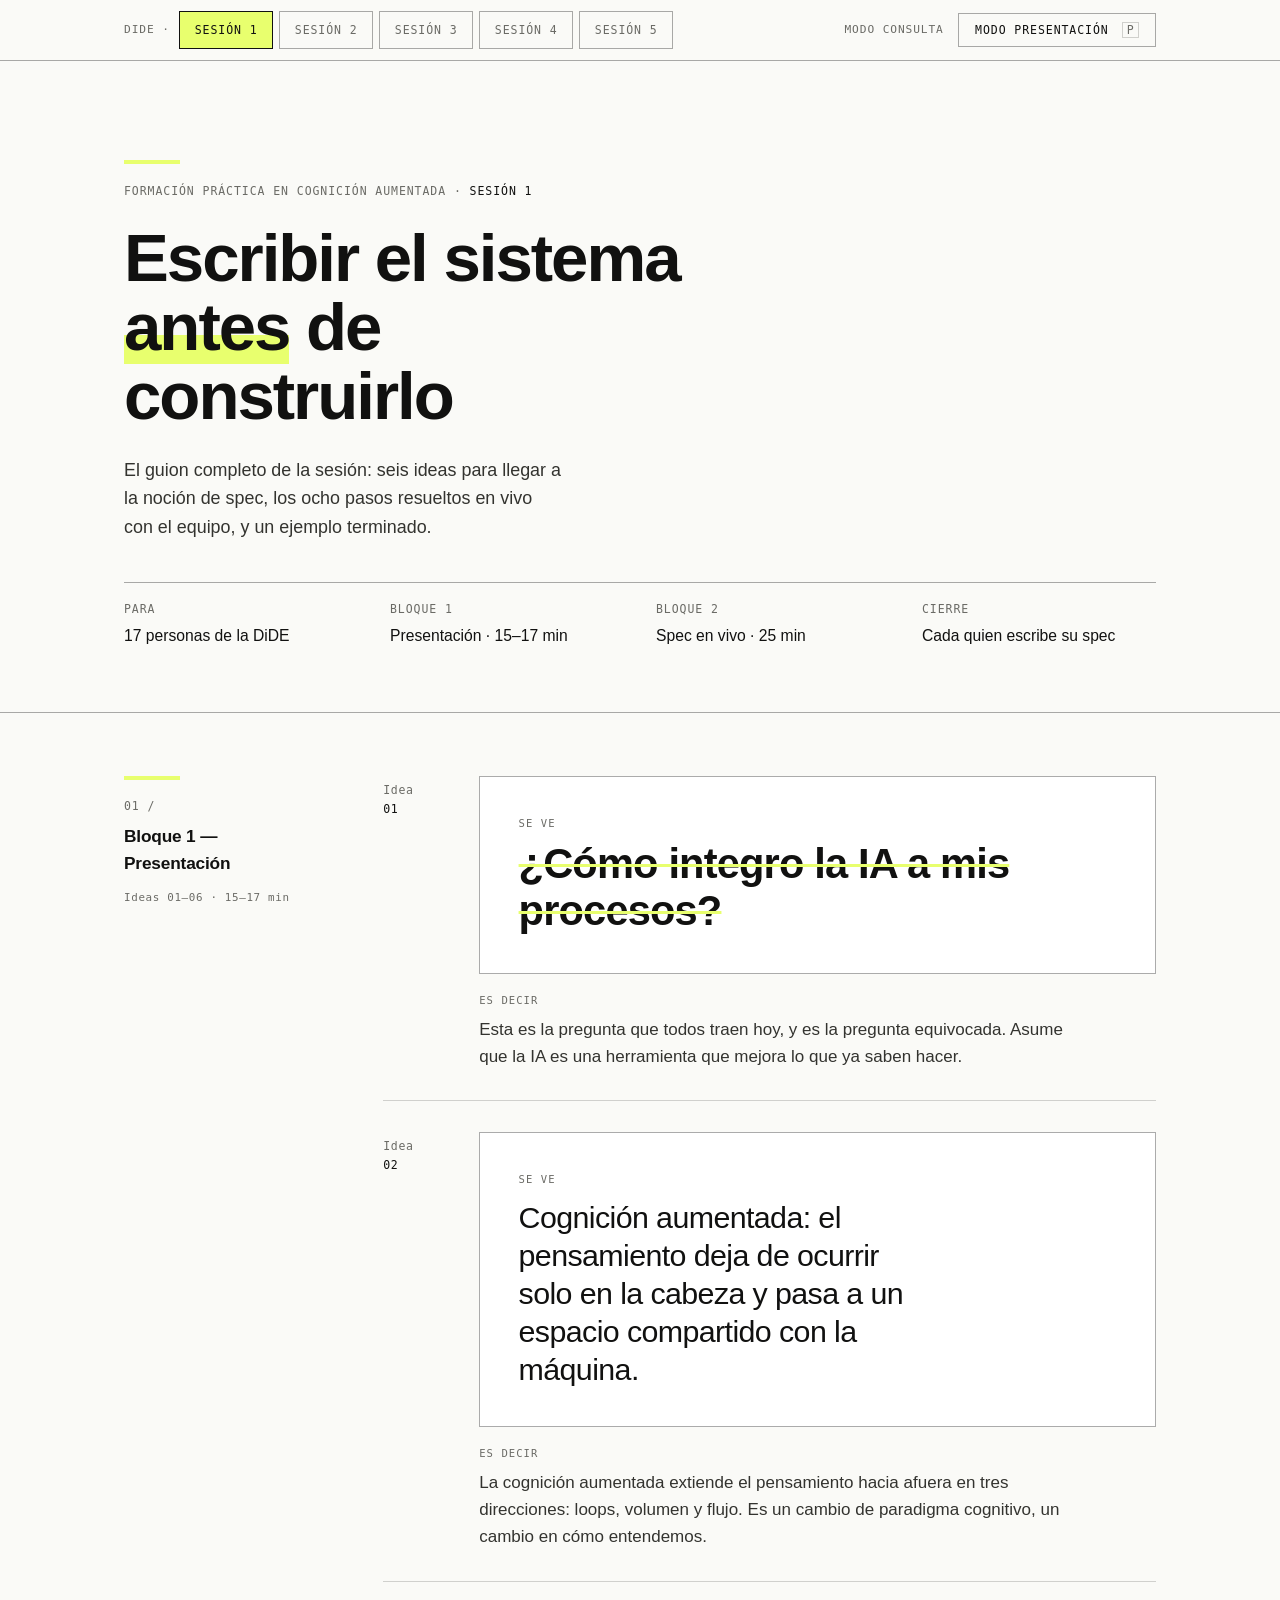
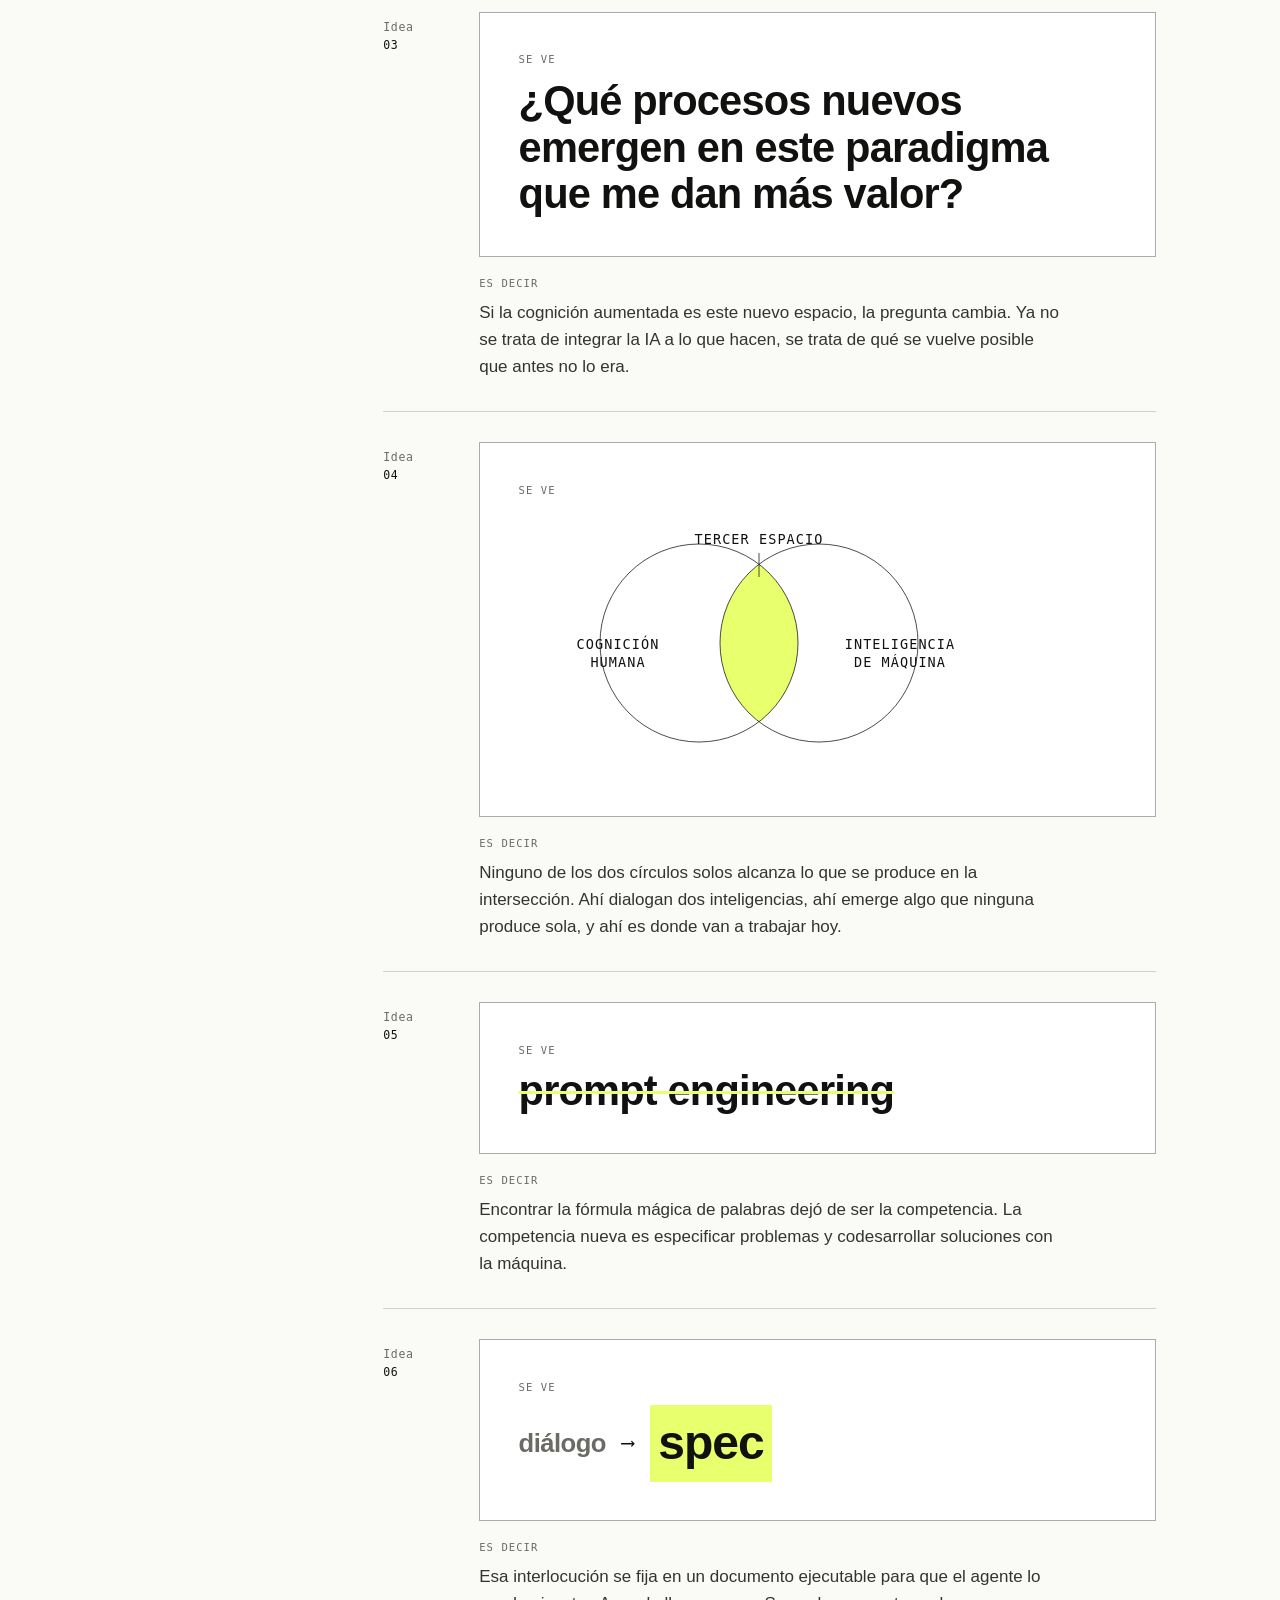
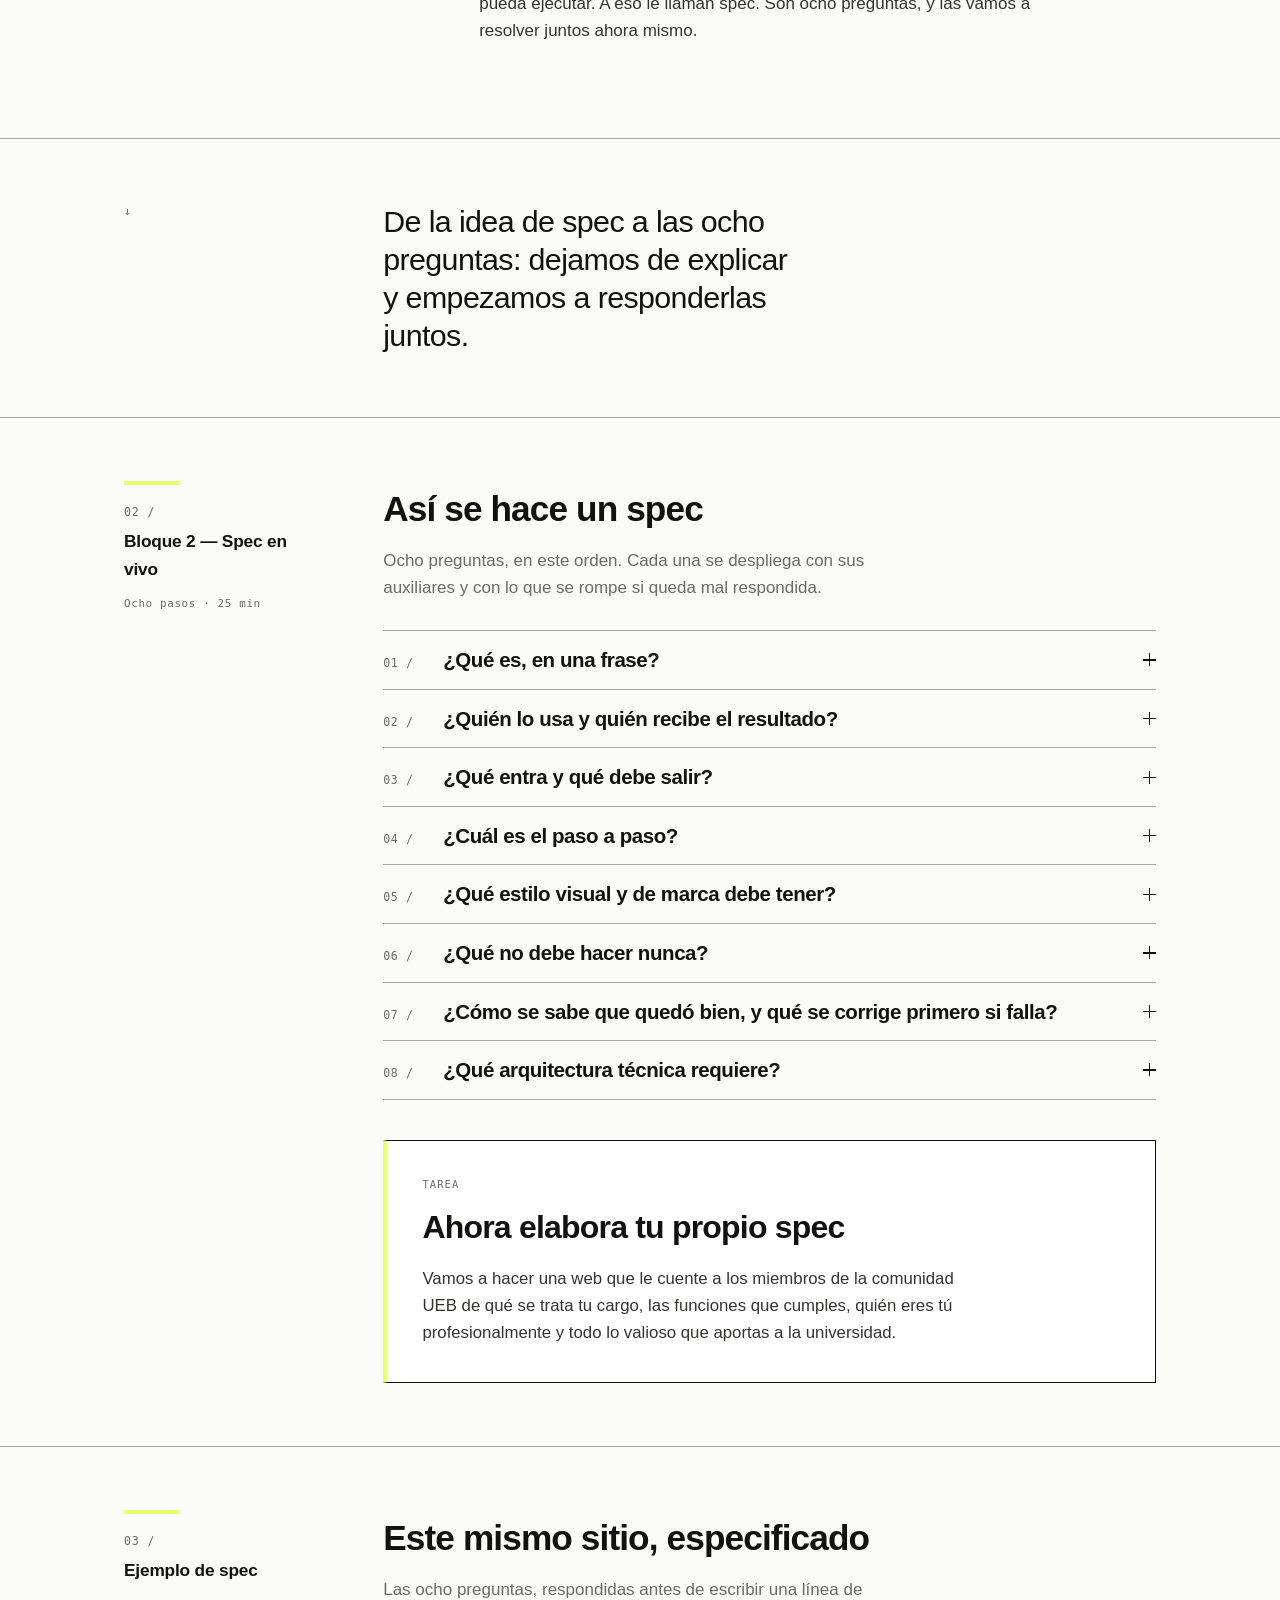
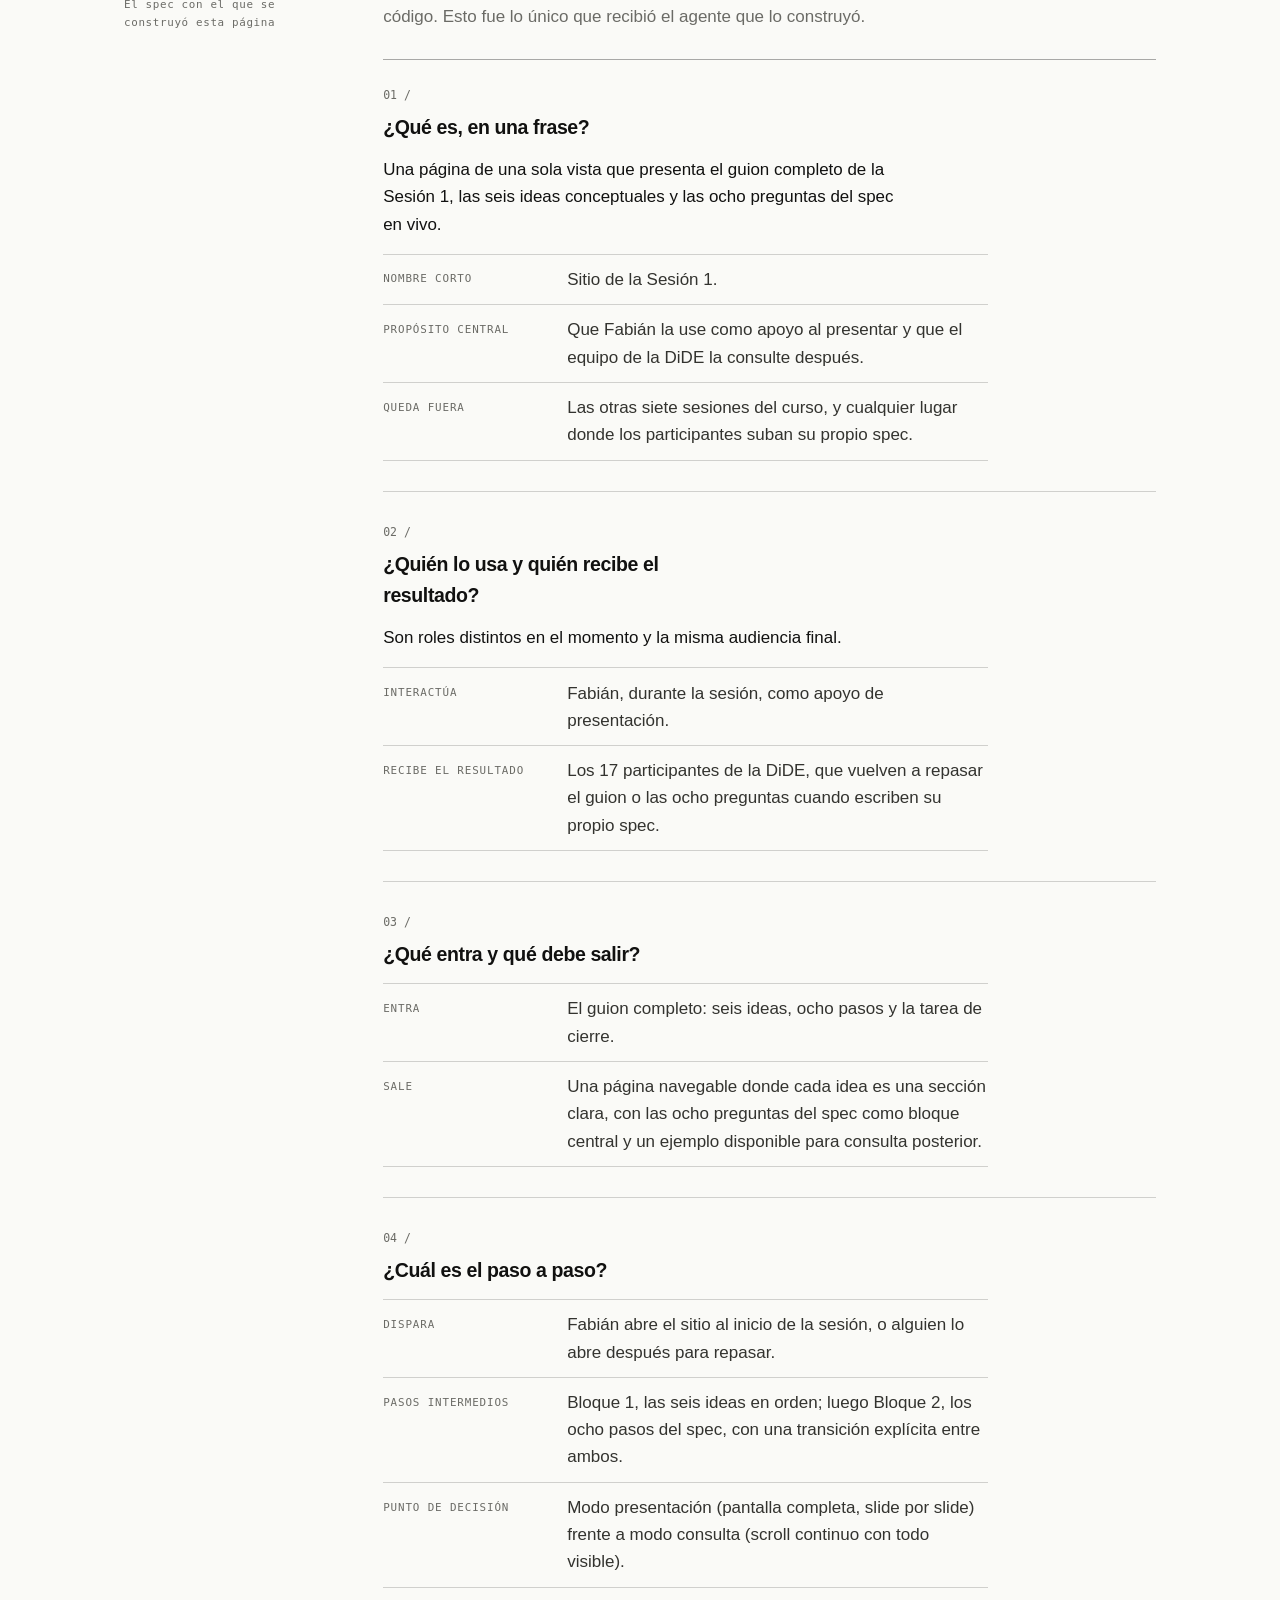
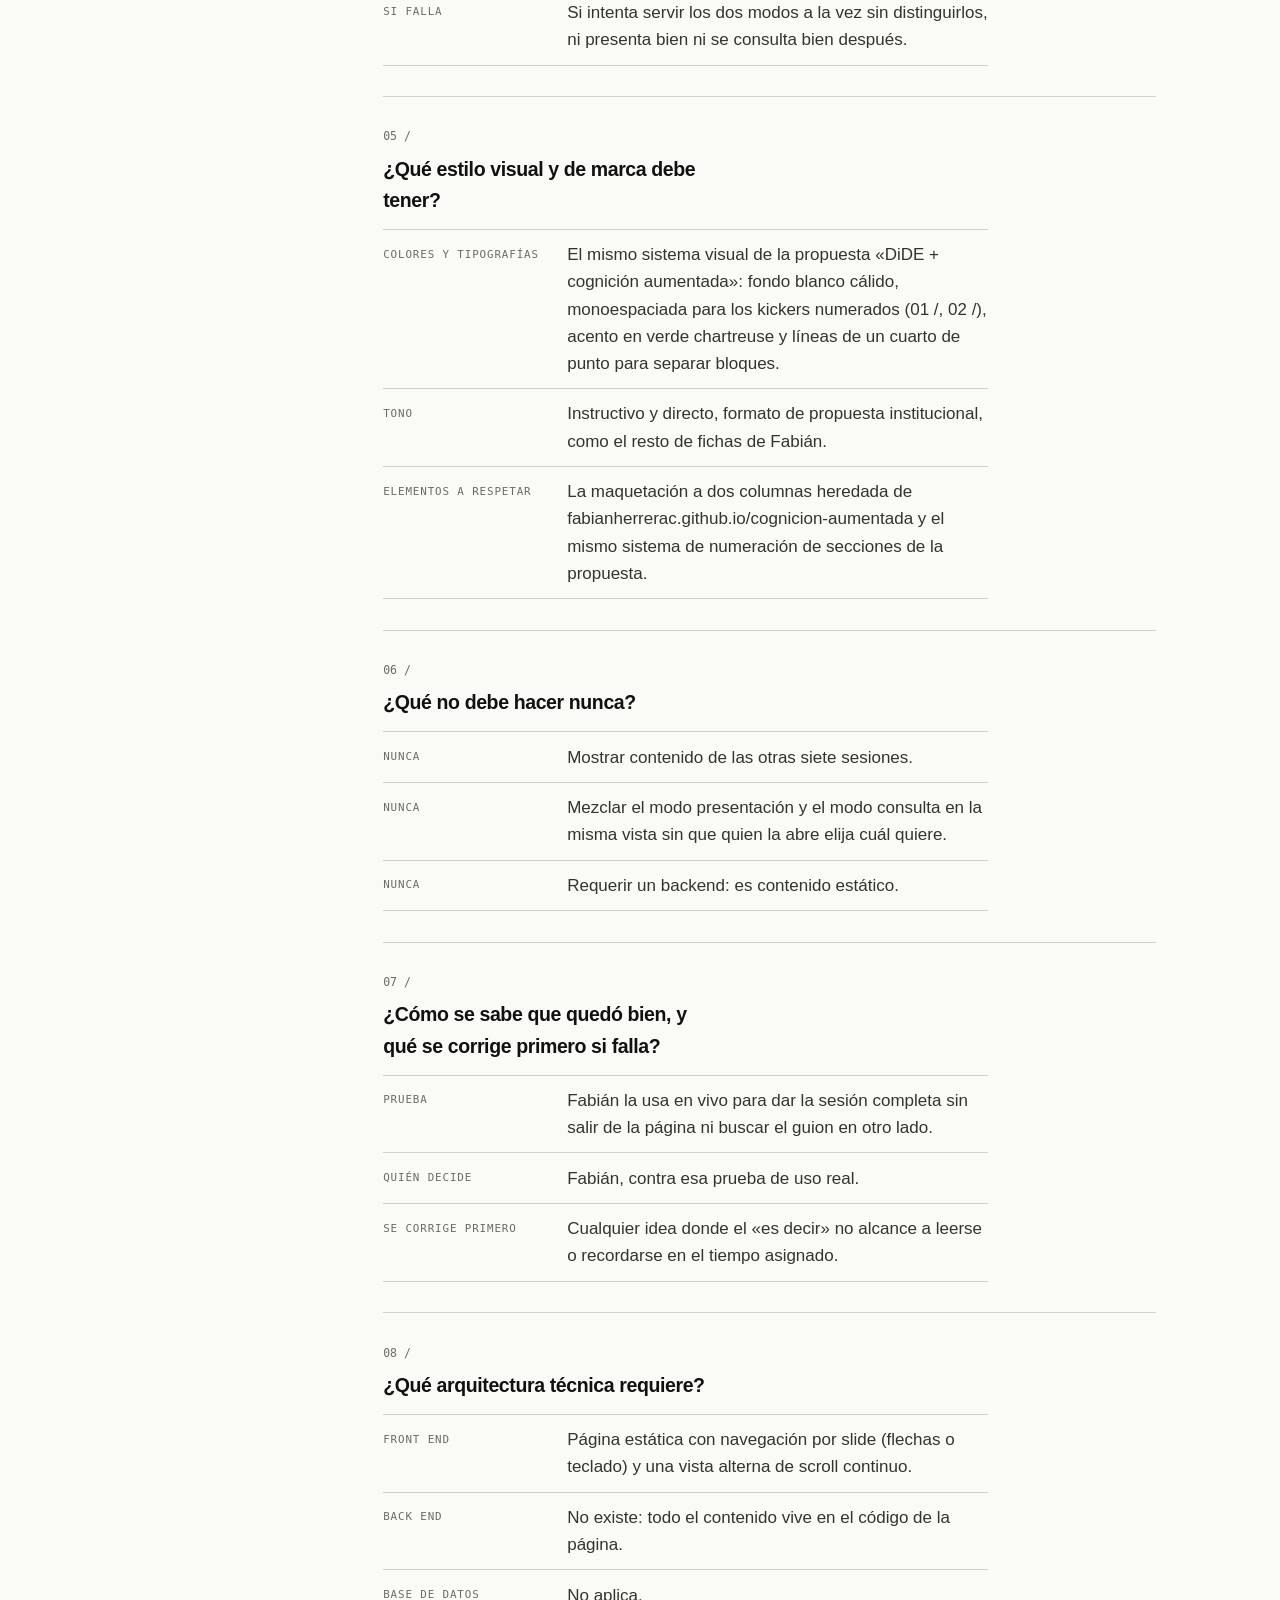
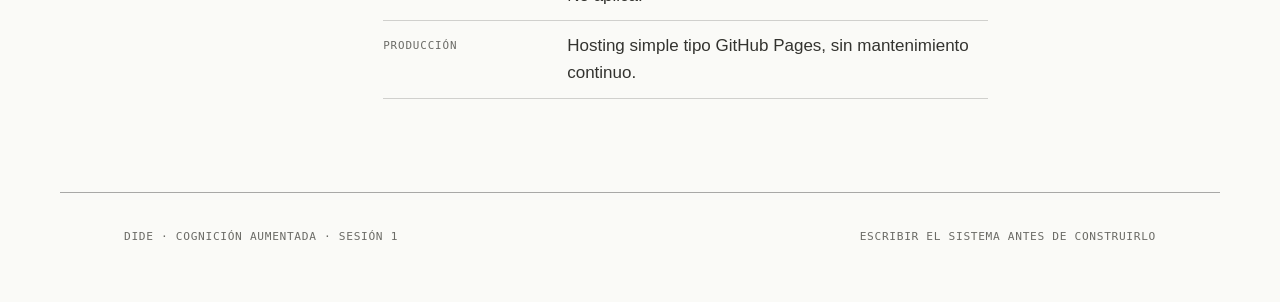
==== commit b5fd0c02: "Suma la Sesión 5: el sistema completo Las tres capas vistas juntas —frontend, backend y base de dato" ====
--- a/index.html
+++ b/index.html
@@ -5,7 +5,7 @@
 <meta name="viewport" content="width=device-width, initial-scale=1" />
 <title>Cognición aumentada para la DiDE — sesiones</title>
 <meta name="description" content="Guion completo de las sesiones de la formación práctica en cognición aumentada para la DiDE: escribir el sistema antes de construirlo, y del archivo a producción." />
-<link rel="stylesheet" href="styles.css?v=20260928" />
+<link rel="stylesheet" href="styles.css?v=20261013" />
 </head>
 <body>
 
@@ -18,6 +18,7 @@
       <a class="tab" href="#sesion-2" data-sesion="s2"><span class="tab__larga">Sesión </span><span class="tab__corta">S</span>2</a>
       <a class="tab" href="#sesion-3" data-sesion="s3"><span class="tab__larga">Sesión </span><span class="tab__corta">S</span>3</a>
       <a class="tab" href="#sesion-4" data-sesion="s4"><span class="tab__larga">Sesión </span><span class="tab__corta">S</span>4</a>
+      <a class="tab" href="#sesion-5" data-sesion="s5"><span class="tab__larga">Sesión </span><span class="tab__corta">S</span>5</a>
     </nav>
     <div class="modebar__right">
       <span class="modebar__id modebar__now">Modo consulta</span>
@@ -345,6 +346,103 @@
 
 </main>
 
+
+<!-- =====================================================================
+     SESIÓN 5 — EL SISTEMA COMPLETO
+     ===================================================================== -->
+<main class="sesion" id="s5" hidden>
+
+  <header class="cover wrap">
+    <span class="accent-bar" aria-hidden="true"></span>
+    <span class="kicker cover__kicker">Formación práctica en cognición aumentada · <b>Sesión 5</b></span>
+    <h1>El sistema <em>completo</em></h1>
+    <p class="cover__lead">
+      Frontend, backend y base de datos en una sola herramienta. Antes de
+      construirlo, el repaso de la arquitectura y las reglas colombianas sobre
+      datos personales.
+    </p>
+    <div class="cover__meta">
+      <div><span class="kicker">Duración</span><span class="v">Dos horas</span></div>
+      <div><span class="kicker">Repaso</span><span class="v">Capas, API y flujo · 35 min</span></div>
+      <div><span class="kicker">Datos</span><span class="v">Cinco puntos de ley · 20 min</span></div>
+      <div><span class="kicker">Taller</span><span class="v">ChatGPT Sites · 60 min</span></div>
+    </div>
+  </header>
+
+  <section class="section">
+    <div class="wrap cols">
+      <div class="rail">
+        <span class="accent-bar" aria-hidden="true"></span>
+        <span class="kicker">00 /</span>
+        <h2>Antes de empezar</h2>
+        <span class="rail__note">Una cuenta con Sites y datos de prueba</span>
+      </div>
+      <div id="s5-antes"></div>
+    </div>
+  </section>
+  <section class="section">
+    <div class="wrap cols">
+      <div class="rail">
+        <span class="accent-bar" aria-hidden="true"></span>
+        <span class="kicker">01 /</span>
+        <h2>La arquitectura, completa</h2>
+        <span class="rail__note">35 min · frontend, backend, base de datos</span>
+      </div>
+      <div id="s5-parte-1"></div>
+    </div>
+  </section>
+  <section class="section">
+    <div class="wrap cols">
+      <div class="rail">
+        <span class="accent-bar" aria-hidden="true"></span>
+        <span class="kicker">02 /</span>
+        <h2>Datos personales en Colombia</h2>
+        <span class="rail__note">20 min · cinco puntos para no equivocarse</span>
+      </div>
+      <div id="s5-parte-2"></div>
+    </div>
+  </section>
+  <section class="section">
+    <div class="wrap cols">
+      <div class="rail">
+        <span class="accent-bar" aria-hidden="true"></span>
+        <span class="kicker">03 /</span>
+        <h2>Manos a la obra — ChatGPT Sites</h2>
+        <span class="rail__note">60 min · construir, guardar y publicar</span>
+      </div>
+      <div id="s5-parte-3"></div>
+    </div>
+  </section>
+  <section class="section">
+    <div class="wrap cols">
+      <div class="rail">
+        <span class="accent-bar" aria-hidden="true"></span>
+        <span class="kicker">04 /</span>
+        <h2>Cierre</h2>
+        <span class="rail__note">Qué cambió y qué no</span>
+      </div>
+      <div id="s5-cierre"></div>
+    </div>
+  </section>
+  <section class="section">
+    <div class="wrap cols">
+      <div class="rail">
+        <span class="accent-bar" aria-hidden="true"></span>
+        <span class="kicker">05 /</span>
+        <h2>Problemas frecuentes</h2>
+        <span class="rail__note">Los de esta sesión</span>
+      </div>
+      <div id="problemas-5"></div>
+    </div>
+  </section>
+
+  <footer class="foot wrap">
+    <span>DiDE · Cognición aumentada · Sesión 5</span>
+    <span>El sistema completo</span>
+  </footer>
+
+</main>
+
 <!-- ============ MODO PRESENTACIÓN (compartido) ============ -->
 <div class="deck" id="deck" hidden tabindex="-1" role="region" aria-label="Modo presentación">
   <div class="deck__top">
@@ -369,12 +467,13 @@
   <p class="wrap" style="padding-block:2rem">Esta página necesita JavaScript para componer el guion.</p>
 </noscript>
 
-<script src="deck.js?v=20260928"></script>
-<script src="comun.js?v=20260928"></script>
-<script src="app.js?v=20260928"></script>
-<script src="sesion-2.js?v=20260928"></script>
-<script src="sesion-3.js?v=20260928"></script>
-<script src="sesion-4.js?v=20260928"></script>
-<script src="sitio.js?v=20260928"></script>
+<script src="deck.js?v=20261013"></script>
+<script src="comun.js?v=20261013"></script>
+<script src="app.js?v=20261013"></script>
+<script src="sesion-2.js?v=20261013"></script>
+<script src="sesion-3.js?v=20261013"></script>
+<script src="sesion-4.js?v=20261013"></script>
+<script src="sesion-5.js?v=20261013"></script>
+<script src="sitio.js?v=20261013"></script>
 </body>
 </html>
--- a/styles.css
+++ b/styles.css
@@ -695,3 +695,13 @@
   .tab { padding: .5rem .7rem; }
   .modebar__nav { gap: .3rem; }
 }
+
+/* rótulos secundarios dentro de un diagrama */
+.diagrama .rot .sub { fill: var(--muted); font-size: 9.5px; }
+.diagrama .micro text {
+  font-family: var(--font-mono); font-size: 9px;
+  letter-spacing: .06em; fill: var(--muted);
+}
+
+/* con cinco sesiones, el rótulo del modo actual estorba antes */
+@media (max-width: 960px) { .modebar__now { display: none; } }
